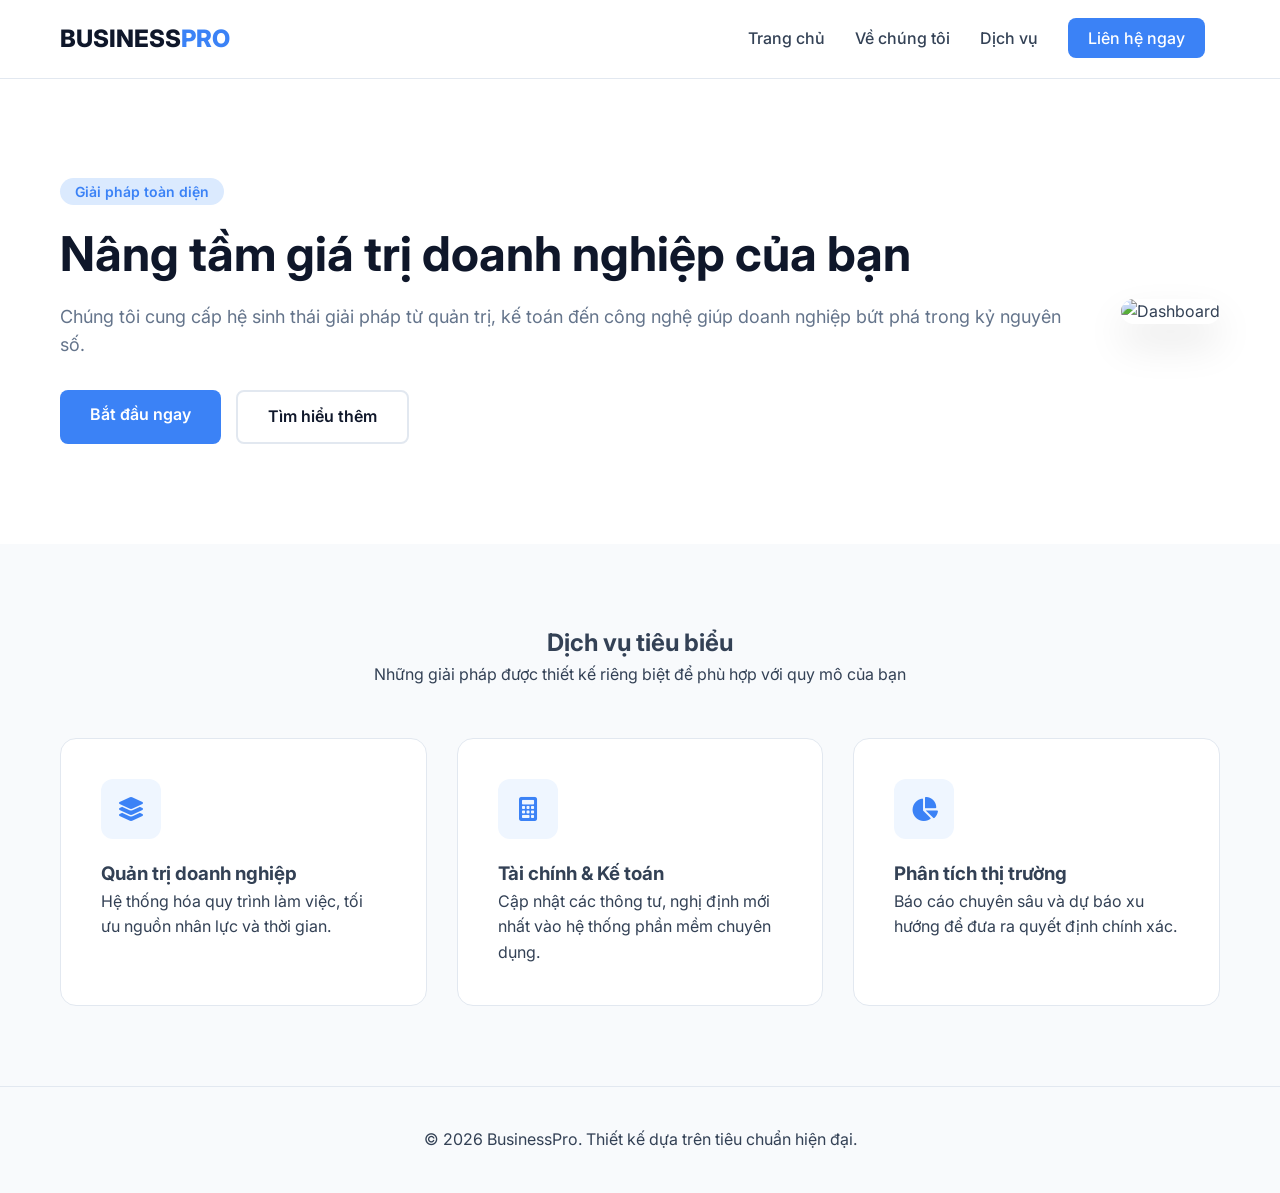
==== Huunghiphutho/index.html @ 30165e92 "Add files via upload" ====
<!DOCTYPE html>
<html lang="vi">
<head>
    <meta charset="UTF-8">
    <meta name="viewport" content="width=device-width, initial-scale=1.0">
    <title>Doanh Nghiệp Thịnh Vượng | Website Giới Thiệu</title>
    <link rel="stylesheet" href="style.css">
    <link href="https://fonts.googleapis.com/css2?family=Inter:wght@300;400;600;700&display=swap" rel="stylesheet">
    <link rel="stylesheet" href="https://cdnjs.cloudflare.com/ajax/libs/font-awesome/6.0.0/css/all.min.css">
</head>
<body>

    <header class="header">
        <div class="container">
            <div class="logo">BUSINESS<span>PRO</span></div>
            <nav class="nav">
                <ul class="nav-menu">
                    <li><a href="#home">Trang chủ</a></li>
                    <li><a href="#about">Về chúng tôi</a></li>
                    <li><a href="#services">Dịch vụ</a></li>
                    <li><a href="#contact" class="btn-nav">Liên hệ ngay</a></li>
                </ul>
            </nav>
        </div>
    </header>

    <section id="home" class="hero-section">
        <div class="container hero-wrapper">
            <div class="hero-content">
                <span class="badge">Giải pháp toàn diện</span>
                <h1>Nâng tầm giá trị doanh nghiệp của bạn</h1>
                <p>Chúng tôi cung cấp hệ sinh thái giải pháp từ quản trị, kế toán đến công nghệ giúp doanh nghiệp bứt phá trong kỷ nguyên số.</p>
                <div class="hero-btns">
                    <a href="#services" class="btn btn-primary">Bắt đầu ngay</a>
                    <a href="#about" class="btn btn-outline">Tìm hiểu thêm</a>
                </div>
            </div>
            <div class="hero-image">
                <img src="https://images.unsplash.com/photo-1460925895917-afdab827c52f?auto=format&fit=crop&w=800" alt="Dashboard">
            </div>
        </div>
    </section>

    <section id="services" class="services-section">
        <div class="container">
            <div class="section-header">
                <h2>Dịch vụ tiêu biểu</h2>
                <p>Những giải pháp được thiết kế riêng biệt để phù hợp với quy mô của bạn</p>
            </div>
            <div class="services-grid">
                <div class="service-card">
                    <div class="icon-box"><i class="fas fa-layer-group"></i></div>
                    <h3>Quản trị doanh nghiệp</h3>
                    <p>Hệ thống hóa quy trình làm việc, tối ưu nguồn nhân lực và thời gian.</p>
                </div>
                <div class="service-card">
                    <div class="icon-box"><i class="fas fa-calculator"></i></div>
                    <h3>Tài chính & Kế toán</h3>
                    <p>Cập nhật các thông tư, nghị định mới nhất vào hệ thống phần mềm chuyên dụng.</p>
                </div>
                <div class="service-card">
                    <div class="icon-box"><i class="fas fa-chart-pie"></i></div>
                    <h3>Phân tích thị trường</h3>
                    <p>Báo cáo chuyên sâu và dự báo xu hướng để đưa ra quyết định chính xác.</p>
                </div>
            </div>
        </div>
    </section>

    <footer class="footer">
        <div class="container">
            <p>&copy; 2026 BusinessPro. Thiết kế dựa trên tiêu chuẩn hiện đại.</p>
        </div>
    </footer>

    <script src="script.js"></script>
</body>
</html>
---- Huunghiphutho/style.css ----
:root {
    --primary-color: #3b82f6;
    --dark-bg: #0f172a;
    --text-main: #334155;
    --text-light: #64748b;
    --white: #ffffff;
}

* {
    margin: 0;
    padding: 0;
    box-sizing: border-box;
}

body {
    font-family: 'Inter', sans-serif;
    color: var(--text-main);
    line-height: 1.6;
    background-color: #f8fafc;
}

.container {
    max-width: 1200px;
    margin: 0 auto;
    padding: 0 20px;
}

/* Header */
.header {
    background: rgba(255, 255, 255, 0.95);
    padding: 20px 0;
    position: sticky;
    top: 0;
    z-index: 1000;
    border-bottom: 1px solid #e2e8f0;
}

.header .container {
    display: flex;
    justify-content: space-between;
    align-items: center;
}

.logo {
    font-size: 24px;
    font-weight: 800;
    color: var(--dark-bg);
}

.logo span { color: var(--primary-color); }

.nav-menu {
    display: flex;
    list-style: none;
    align-items: center;
}

.nav-menu li a {
    text-decoration: none;
    color: var(--text-main);
    margin: 0 15px;
    font-weight: 500;
    transition: 0.3s;
}

.btn-nav {
    background: var(--primary-color);
    color: #fff !important;
    padding: 10px 20px;
    border-radius: 8px;
}

/* Hero Section */
.hero-section {
    padding: 100px 0;
    background: white;
}

.hero-wrapper {
    display: flex;
    align-items: center;
    gap: 50px;
}

.hero-content { flex: 1; }

.badge {
    background: #dbeafe;
    color: var(--primary-color);
    padding: 5px 15px;
    border-radius: 20px;
    font-size: 14px;
    font-weight: 600;
}

.hero-content h1 {
    font-size: 48px;
    line-height: 1.2;
    margin: 20px 0;
    color: var(--dark-bg);
}

.hero-content p {
    font-size: 18px;
    color: var(--text-light);
    margin-bottom: 30px;
}

.hero-btns { display: flex; gap: 15px; }

.btn {
    padding: 12px 30px;
    border-radius: 8px;
    text-decoration: none;
    font-weight: 600;
    transition: 0.3s;
}

.btn-primary { background: var(--primary-color); color: white; }
.btn-outline { border: 2px solid #e2e8f0; color: var(--dark-bg); }

.hero-image img {
    width: 100%;
    border-radius: 20px;
    box-shadow: 0 20px 40px rgba(0,0,0,0.1);
}

/* Services */
.services-section { padding: 80px 0; }

.section-header {
    text-align: center;
    margin-bottom: 50px;
}

.services-grid {
    display: grid;
    grid-template-columns: repeat(auto-fit, minmax(300px, 1fr));
    gap: 30px;
}

.service-card {
    background: white;
    padding: 40px;
    border-radius: 16px;
    border: 1px solid #e2e8f0;
    transition: 0.3s;
}

.service-card:hover {
    transform: translateY(-10px);
    box-shadow: 0 10px 30px rgba(0,0,0,0.05);
}

.icon-box {
    width: 60px;
    height: 60px;
    background: #eff6ff;
    color: var(--primary-color);
    display: flex;
    align-items: center;
    justify-content: center;
    border-radius: 12px;
    font-size: 24px;
    margin-bottom: 20px;
}

.footer {
    text-align: center;
    padding: 40px 0;
    border-top: 1px solid #e2e8f0;
}

@media (max-width: 768px) {
    .hero-wrapper { flex-direction: column; text-align: center; }
    .hero-btns { justify-content: center; }
    .nav-menu { display: none; }
}
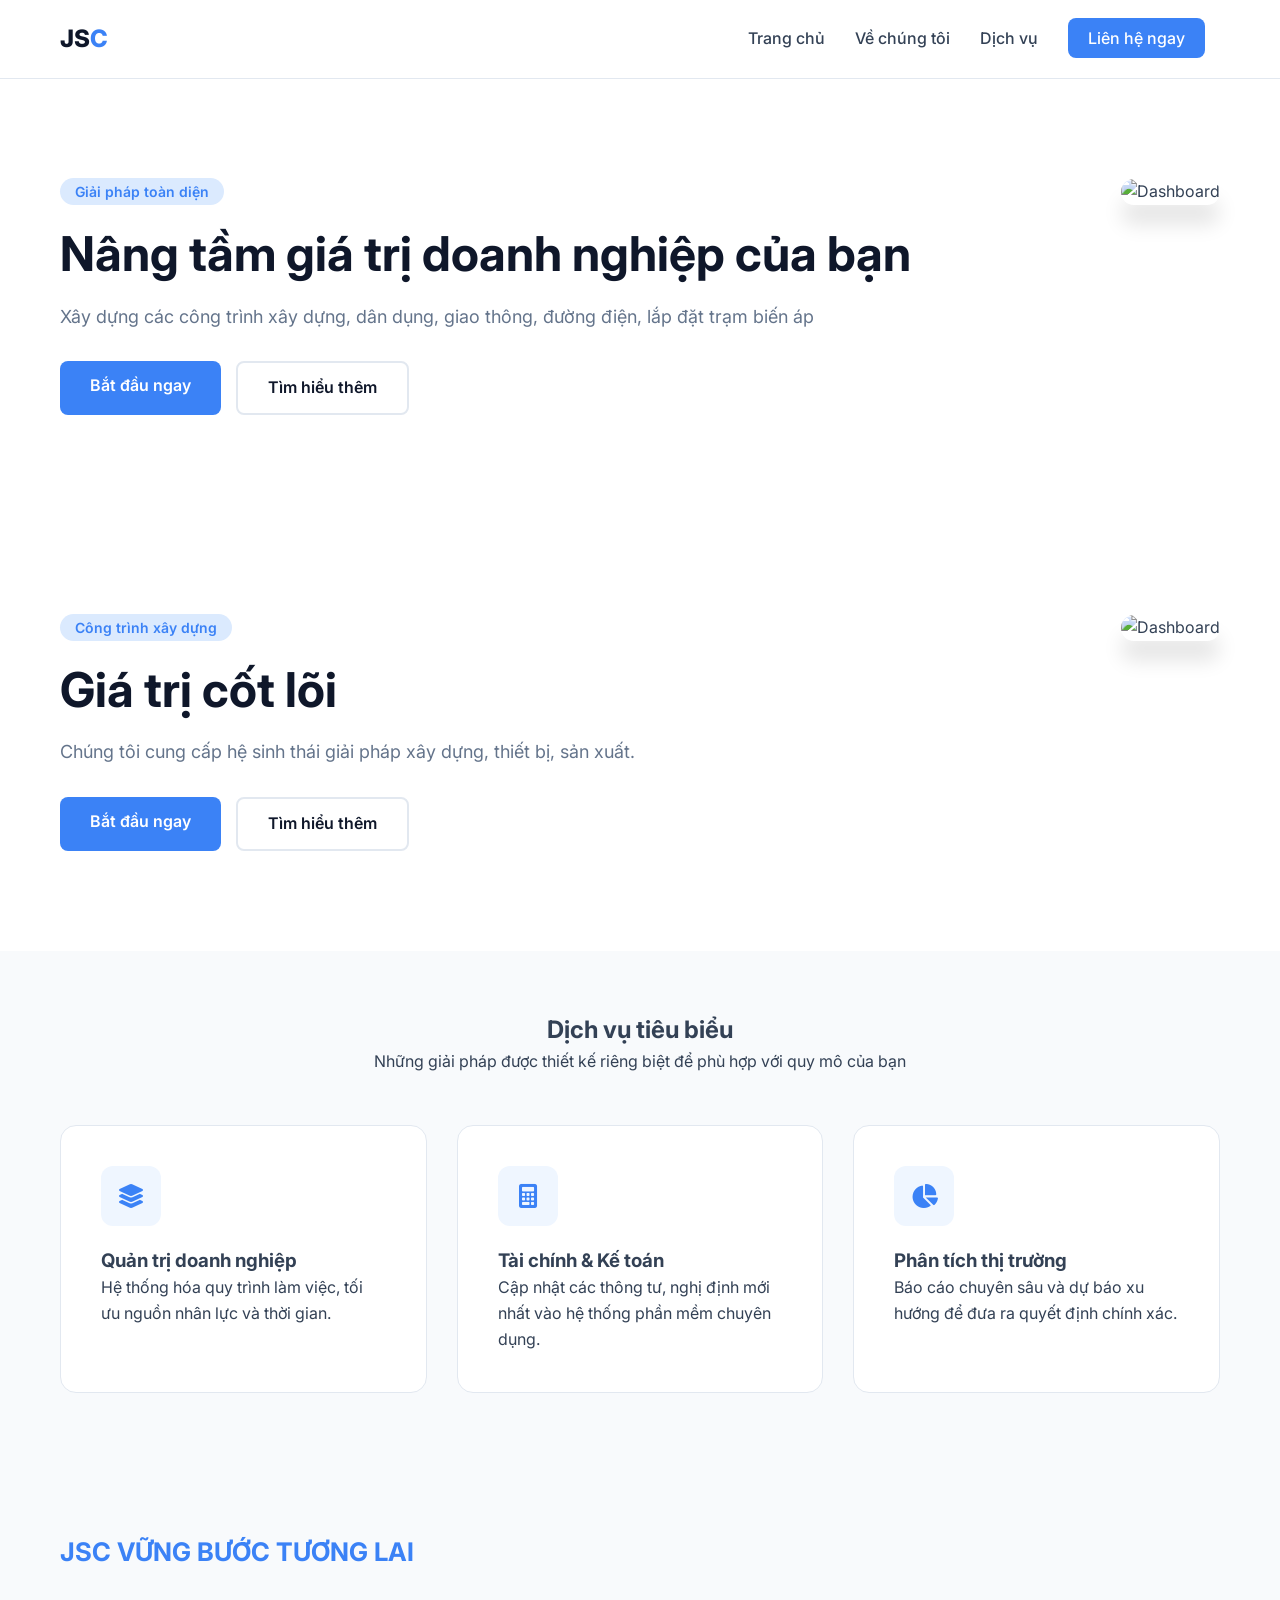
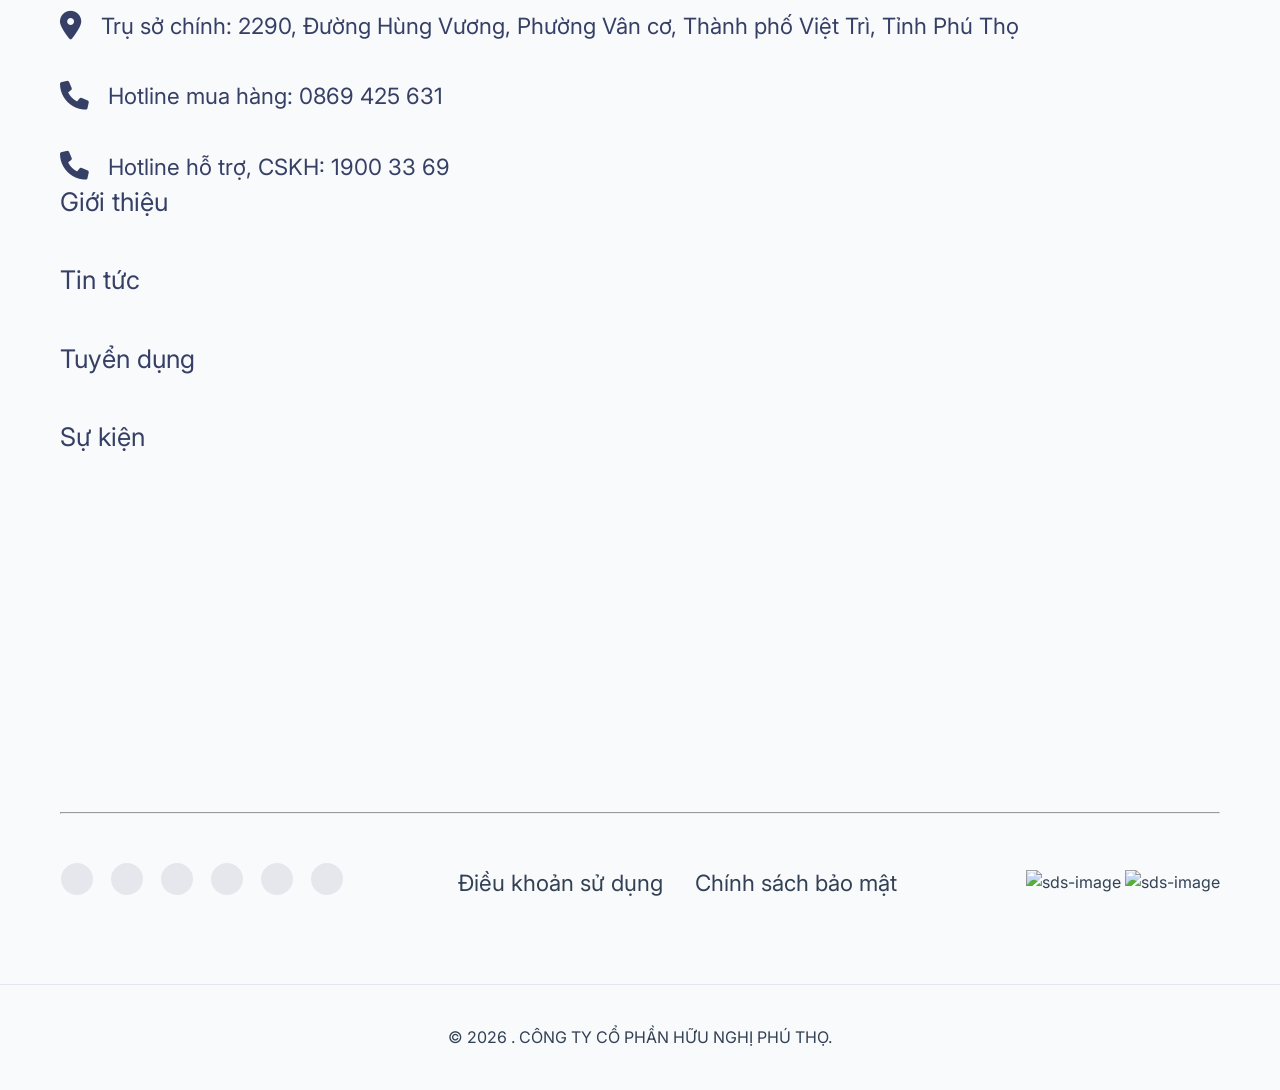
==== commit fa6f2f3c: "Add files via upload" ====
--- a/Huunghiphutho/index.html
+++ b/Huunghiphutho/index.html
@@ -3,7 +3,7 @@
 <head>
     <meta charset="UTF-8">
     <meta name="viewport" content="width=device-width, initial-scale=1.0">
-    <title>Doanh Nghiệp Thịnh Vượng | Website Giới Thiệu</title>
+    <title> Công ty CP Hữu Nghị JSC  | Website Giới Thiệu</title>
     <link rel="stylesheet" href="style.css">
     <link href="https://fonts.googleapis.com/css2?family=Inter:wght@300;400;600;700&display=swap" rel="stylesheet">
     <link rel="stylesheet" href="https://cdnjs.cloudflare.com/ajax/libs/font-awesome/6.0.0/css/all.min.css">
@@ -12,7 +12,7 @@
 
     <header class="header">
         <div class="container">
-            <div class="logo">BUSINESS<span>PRO</span></div>
+            <div class="logo">JS<span>C</span></div>
             <nav class="nav">
                 <ul class="nav-menu">
                     <li><a href="#home">Trang chủ</a></li>
@@ -29,14 +29,31 @@
             <div class="hero-content">
                 <span class="badge">Giải pháp toàn diện</span>
                 <h1>Nâng tầm giá trị doanh nghiệp của bạn</h1>
-                <p>Chúng tôi cung cấp hệ sinh thái giải pháp từ quản trị, kế toán đến công nghệ giúp doanh nghiệp bứt phá trong kỷ nguyên số.</p>
+                <p>Xây dựng các công trình xây dựng, dân dụng, giao thông, đường điện, lắp đặt trạm biến áp</p>
                 <div class="hero-btns">
                     <a href="#services" class="btn btn-primary">Bắt đầu ngay</a>
                     <a href="#about" class="btn btn-outline">Tìm hiểu thêm</a>
                 </div>
             </div>
             <div class="hero-image">
-                <img src="https://images.unsplash.com/photo-1460925895917-afdab827c52f?auto=format&fit=crop&w=800" alt="Dashboard">
+                <img src="https://images.pexels.com/photos/12354092/pexels-photo-12354092.jpeg" alt="Dashboard">
+            </div>
+        </div>
+    </section>
+
+    <section id="home" class="hero-sectionn">
+        <div class="container hero-wrapper">
+            <div class="hero-content">
+                <span class="badge">Công trình xây dựng</span>
+                <h1>Giá trị cốt lõi</h1>
+                <p>Chúng tôi cung cấp hệ sinh thái giải pháp xây dựng, thiết bị, sản xuất.</p>
+                <div class="hero-btns">
+                    <a href="#services" class="btn btn-primary">Bắt đầu ngay</a>
+                    <a href="#about" class="btn btn-outline">Tìm hiểu thêm</a>
+                </div>
+            </div>
+            <div class="hero-imagee">
+                <img src="https://images.pexels.com/photos/32258455/pexels-photo-32258455.jpeg" alt="Dashboard">
             </div>
         </div>
     </section>
@@ -67,9 +84,106 @@
         </div>
     </section>
 
+    <footer id="footer" class="section-gap">
+  <div class="container">
+    
+    <div class="row gy-4 d-flex">
+      <div class="col-lg-4 col-md-6 col-sm-12 col-12">
+        <div class="footer-col-left">
+          <div class="footer-slogan">
+            JSC VỮNG BƯỚC TƯƠNG LAI
+          </div>
+          <ul class="footer-info">
+            <li>
+              <i class="fa-solid fa-location-dot"></i>
+              Trụ sở chính: 2290, Đường Hùng Vương, Phường Vân cơ, Thành phố Việt Trì, Tỉnh Phú Thọ
+            </li>
+
+            <li>
+              <i class="fa-solid fa-phone"></i>
+              <a href="tel:0869425631"> Hotline mua hàng: 0869 425 631</a>
+            </li>
+            <li>
+              <i class="fa-solid fa-phone"></i>
+              <a href="tel:190033369"> Hotline hỗ trợ, CSKH: 1900 33 69</a>
+            </li>
+          </ul>
+        </div>
+      </div>
+
+      <div class="col-lg-1 hide-on-tablet"></div>
+      <div class="col-lg-2 col-md-6 col-sm-6 col-6">
+        <ul class="list-title-footer">
+          <li class="header-nav"><a href="https://softdreams.vn/cong-ty">Giới thiệu</a></li>
+          <li class="header-nav"><a href="https://softdreams.vn/tin-tuc">Tin tức</a></li>
+          <li class="header-nav"><a href="https://softdreams.vn/tuyen-dung">Tuyển dụng</a>
+          </li>
+          <li class="header-nav"><a href="https://softdreams.vn/event">Sự kiện</a></li>
+        </ul>
+      </div>
+      <div class="col-lg-1 hide-on-tablet"></div>
+      <div class="col-lg-4 col-md-6 col-sm-12 col-12">
+        <div class="footer-maps">
+          <iframe src="https://maps.app.goo.gl/z9Pkopcjh5NHfiPv7" height="300" style="border: 0" allowfullscreen="" loading="lazy" referrerpolicy="no-referrer-when-downgrade"></iframe>
+        </div>
+      </div>
+    </div>
+    <hr class="footer-hr">
+    <div class="footer-bottom">
+      <ul class="list-sns">
+        <li>
+          <a target="_blank" href="https://www.facebook.com/softdreams.vn"><img srcset="
+                    https://easybooks.vn/wp-content/uploads/2025/02/Frame-427327535.png 2x
+                  "></a>
+        </li>
+        <li>
+          <a target="_blank" href="https://www.youtube.com/@softdreams-nangtamquantrid5086"><img srcset="
+                    https://easybooks.vn/wp-content/uploads/2025/02/Frame-427327536.png 2x
+                  "></a>
+        </li>
+
+        <li>
+          <a target="_blank" href="https://x.com/easybooksvn"><img srcset="
+                    https://easybooks.vn/wp-content/uploads/2025/02/Frame-427327537.png 2x
+                  "></a>
+        </li>
+        <li>
+          <a href=""><img srcset="
+                    https://easybooks.vn/wp-content/uploads/2025/02/Frame-427327538.png 2x
+                  "></a>
+        </li>
+        <li>
+          <a target="_blank" href="https://zalo.me/2956788889146653946"><img srcset="
+                    https://easybooks.vn/wp-content/uploads/2025/02/Frame-427327539.png 2x
+                  "></a>
+        </li>
+        <li>
+          <a href=""><img srcset="
+                    https://easybooks.vn/wp-content/uploads/2025/02/Frame-427327540.png 2x
+                  "></a>
+        </li>
+      </ul>
+      <ul class="list-policy">
+        <li><a href="https://softdreams.vn/dieu-khoan-su-dung">Điều khoản sử dụng</a></li>
+        <div class="seperate"></div>
+        <li><a href="https://softdreams.vn/chinh-sach-bao-mat">Chính sách bảo mật</a></li>
+        <div class="seperate"></div>
+      </ul>
+      <!-- <a href=""><img srcset="https://easybooks.vn/wp-content/uploads/2025/02/thongbao-bct.png 2x" alt="sds-image"></a> -->
+      <div class="download">
+        <a href=""><img srcset="
+                  https://easybooks.vn/wp-content/uploads/2025/02/apk.png 3x
+                " alt="sds-image"></a>
+        <a href=""><img srcset="
+                  https://easybooks.vn/wp-content/uploads/2025/02/ios.png 3x
+                " alt="sds-image"></a>
+      </div>
+    </div>
+  </div>
+</footer>
     <footer class="footer">
         <div class="container">
-            <p>&copy; 2026 BusinessPro. Thiết kế dựa trên tiêu chuẩn hiện đại.</p>
+            <p>&copy; 2026 . CÔNG TY CỔ PHẦN HỮU NGHỊ PHÚ THỌ.</p>
         </div>
     </footer>
 
--- a/Huunghiphutho/style.css
+++ b/Huunghiphutho/style.css
@@ -75,10 +75,13 @@
     padding: 100px 0;
     background: white;
 }
-
+.hero-sectionn {
+    padding: 100px 0;
+    background: white;
+}
 .hero-wrapper {
     display: flex;
-    align-items: center;
+    align-items: left;
     gap: 50px;
 }
 
@@ -122,11 +125,16 @@
 .hero-image img {
     width: 100%;
     border-radius: 20px;
-    box-shadow: 0 20px 40px rgba(0,0,0,0.1);
+    box-shadow: 0 20px 20px rgba(0,0,0,0.1);
+}
+.hero-imagee img {
+    width: 100%;
+    border-radius: 20px;
+    box-shadow: 0 20px 20px rgba(0,0,0,0.1);
 }
 
 /* Services */
-.services-section { padding: 80px 0; }
+.services-section { padding: 60px 0; }
 
 .section-header {
     text-align: center;
@@ -174,5 +182,2983 @@
 @media (max-width: 768px) {
     .hero-wrapper { flex-direction: column; text-align: center; }
     .hero-btns { justify-content: center; }
-    .nav-menu { display: none; }
+}
+
+@media (max-width: 920px) {
+  nav .navbar {
+    max-width: 100%;
+    padding: 0 25px;
+  }
+  nav .navbar .logo a {
+    font-size: 27px;
+  }
+  nav .navbar .links li {
+    padding: 0 10px;
+    white-space: nowrap;
+  }
+  nav .navbar .links li a {
+    font-size: 15px;
+  }
+}
+@media (max-width: 800px) {
+  nav {
+    /* position: relative; */
+  }
+  .navbar .bx-menu {
+    display: block;
+  }
+  nav .navbar .nav-links {
+    position: fixed;
+    top: 0;
+    left: -100%;
+    display: block;
+    max-width: 270px;
+    width: 100%;
+    background: #d2cac7;
+    line-height: 40px;
+    padding: 20px;
+    box-shadow: 0 5px 10px rgba(0, 0, 0, 0.2);
+    transition: all 0.5s ease;
+    z-index: 1000;
+  }
+  .navbar .nav-links .sidebar-logo {
+    display: flex;
+    align-items: center;
+    justify-content: space-between;
+  }
+  .sidebar-logo .logo-name {
+    font-size: 25px;
+    color: #fff;
+  }
+  .sidebar-logo i,
+  .navbar .bx-menu {
+    font-size: 25px;
+    color: #fff;
+  }
+  nav .navbar .links {
+    display: block;
+    margin-top: 20px;
+  }
+  nav .navbar .links li .arrow {
+    line-height: 40px;
+  }
+  nav .navbar .links li {
+    display: block;
+  }
+  nav .navbar .links li .sub-menu {
+    position: relative;
+    top: 0;
+    box-shadow: none;
+    display: none;
+  }
+  nav .navbar .links li .sub-menu li {
+    border-bottom: none;
+  }
+  .navbar .links li .sub-menu .more-sub-menu {
+    display: none;
+    position: relative;
+    left: 0;
+  }
+  .navbar .links li .sub-menu .more-sub-menu li {
+    display: flex;
+    align-items: center;
+    justify-content: space-between;
+  }
+  .links li:hover .htmlcss-arrow,
+  .links li:hover .js-arrow {
+    transform: rotate(0deg);
+  }
+  .navbar .links li .sub-menu .more-sub-menu {
+    display: none;
+  }
+  .navbar .links li .sub-menu .more span {
+    /* background: red; */
+    display: flex;
+    align-items: center;
+    /* justify-content: space-between; */
+  }
+  .links li .sub-menu .more:hover .more-sub-menu {
+    display: none;
+  }
+  nav .navbar .links li:hover .htmlCss-sub-menu,
+  nav .navbar .links li:hover .js-sub-menu {
+    display: none;
+  }
+  .navbar .nav-links.show1 .links .htmlCss-sub-menu,
+  .navbar .nav-links.show3 .links .js-sub-menu,
+  .navbar .nav-links.show2 .links .more .more-sub-menu {
+    display: block;
+  }
+  .navbar .nav-links.show1 .links .htmlcss-arrow,
+  .navbar .nav-links.show3 .links .js-arrow {
+    transform: rotate(180deg);
+  }
+  .navbar .nav-links.show2 .links .more-arrow {
+    transform: rotate(90deg);
+  }
+}
+@media (max-width: 370px) {
+  nav .navbar .nav-links {
+    max-width: 100%;
+  }
+}
+.normal-text18 {
+  color: #fff;
+  font-size: 1.8rem;
+  font-style: normal;
+  font-weight: 400;
+  line-height: 150%; /* 2.7rem */
+}
+.normal-text18 span {
+  font-weight: 700;
+}
+
+.normal-text16 {
+  color: var(--Text-400, #333);
+  font-size: 1.6rem;
+  font-style: normal;
+  font-weight: 400;
+  line-height: 150%; /* 2.4rem */
+}
+.normal-text16 span {
+  font-weight: 700;
+}
+
+.sds-title {
+  color: #000;
+  font-size: 3.6rem;
+  font-style: normal;
+  font-weight: 700;
+  line-height: 150%; /* 5.4rem */
+  margin-bottom: 4rem;
+}
+
+.center-row {
+  display: flex;
+  align-items: center;
+  justify-content: center;
+}
+
+hr {
+  opacity: 1;
+}
+
+ul li {
+  list-style: none;
+}
+
+a {
+  color: inherit;
+}
+
+ul {
+  padding: 0;
+  margin: 0;
+}
+
+#sec1 {
+  position: relative;
+}
+#sec1 .slogan {
+  color: #fff;
+  font-size: 4rem;
+  font-style: normal;
+  font-weight: 700;
+  line-height: 125%;
+}
+#sec1 .slogan hr {
+  height: 2px;
+  width: 82%;
+}
+#sec1 .header-info-row {
+  margin-top: 8rem;
+}
+#sec1 .header-info-box {
+  padding: 2.4rem;
+  background: #fff;
+  border-radius: 12px;
+  display: flex;
+  flex-direction: column;
+  align-items: center;
+  height: 100%;
+}
+#sec1 .header-info-box .number {
+  margin: 1rem 0;
+}
+#sec1 .slogan-absolute {
+  position: absolute;
+  left: 50%;
+  transform: translateX(-50%);
+  bottom: -30%;
+}
+#sec1 .slogan-div {
+  background: #f50 url("../../assets/img/slogan-div-background.png") no-repeat
+    center center/cover;
+  padding: 7rem 5rem;
+}
+
+#sec1_1 {
+  background: #f0f1f4;
+  padding-top: 16%;
+}
+#sec1_1 .header-info-row {
+}
+#sec1_1 .header-info-box {
+  padding: 2.4rem;
+  background: #fff;
+  border-radius: 12px;
+  display: flex;
+  flex-direction: column;
+  align-items: center;
+  height: 100%;
+}
+#sec1_1 .header-info-box .number {
+  margin: 1rem 0;
+}
+
+#sec2 .sds-title {
+  /* margin-top: 20%; */
+}
+#sec2 .product-box {
+  padding: 1.6rem;
+  background: var(--BG, #f0f1f4);
+  display: flex;
+  align-items: center;
+  gap: 1rem;
+  height: 100%;
+  border: 1px solid transparent;
+  transition: all 0.3s ease;
+}
+#sec2 .product-box:hover {
+  border: 1px solid #d2cac7;
+  cursor: pointer;
+  background: #ffefe6;
+}
+#sec2 .product-box .product-info {
+  display: flex;
+  flex-direction: column;
+  gap: 0.2rem;
+}
+#sec2 .product-box .product-info .normal-text18 {
+  color: #000;
+}
+
+#sec3 {
+  background: #f50 url("../../assets/img/sec3-bg.png") no-repeat center
+    center/cover;
+  padding-bottom: 0;
+}
+#sec3 .sec3-left i {
+  margin-bottom: 2rem;
+  font-size: 4rem;
+  color: #8a8a8a;
+}
+#sec3 .sec3-left .normal-text16.author {
+  font-size: 2.4rem;
+  margin-top: 3rem;
+}
+#sec3 .sec3-left hr {
+  background: var(--Pri-500, #f50);
+  height: 5px;
+  width: 40%;
+}
+
+#sec4 .fancy-box {
+  display: flex;
+  flex-wrap: wrap;
+  gap: 20px;
+  justify-content: center;
+}
+#sec4 .fancy-box a {
+  display: block;
+  max-width: 100%;
+  overflow: hidden;
+}
+#sec4 .fancy-box a:hover img {
+  transform: scale(1.1);
+  -webkit-transform: scale(1.1);
+  -moz-transform: scale(1.1);
+  -ms-transform: scale(1.1);
+  -o-transform: scale(1.1);
+}
+#sec4 .fancy-box img {
+  height: auto;
+  max-width: 100%;
+  display: block;
+  border-radius: 8px;
+  box-shadow: 0 4px 10px rgba(0, 0, 0, 0.1);
+  transition: all 0.5s ease;
+  -webkit-transition: all 0.5s ease;
+  -moz-transition: all 0.5s ease;
+  -ms-transition: all 0.5s ease;
+  -o-transition: all 0.5s ease;
+}
+
+#sec5 {
+  background: #f0f1f4;
+}
+#sec5 .scroller[data-animated="true"] {
+  overflow: hidden;
+}
+#sec5 .scroller__inner {
+  padding-block: 1rem;
+  display: flex;
+  flex-wrap: wrap;
+  gap: 1rem;
+}
+#sec5 .scroller[data-animated="true"] .scroller__inner {
+  width: max-content;
+  flex-wrap: nowrap;
+  animation: scroll var(--_animation-duration, 40s)
+    var(--_animation-direction, forwards) linear infinite;
+}
+#sec5 .scroller[data-direction="right"] {
+  --_animation-direction: reverse;
+}
+#sec5 .scroller[data-direction="left"] {
+  --_animation-direction: forwards;
+}
+#sec5 .scroller[data-speed="fast"] {
+  --_animation-duration: 16s;
+}
+#sec5 .scroller[data-speed="slow"] {
+  --_animation-duration: 60s;
+}
+@keyframes scroll {
+  to {
+    transform: translate(calc(-50% - 0.5rem));
+  }
+}
+#sec5 .tag-list {
+  margin: 0;
+  padding-inline: 0;
+  list-style: none;
+}
+#sec5 .tag-list li {
+  padding: 1rem;
+  background: var(--clr-primary-400);
+  border-radius: 0.5rem;
+  box-shadow: 0 0.5rem 1rem -0.25rem var(--clr-primary-900);
+}
+#sec6 {
+  background: url(https://softdreams.vn/wp-content/uploads/2025/04/sec6-bg.png);
+  background-repeat: no-repeat;
+  background-size: cover;
+}
+#sec6 .datetime {
+  display: flex;
+  align-items: center;
+  gap: 0.6rem;
+  margin-top: 1rem;
+}
+#sec6 .featured-news .normal-text18 {
+  color: #000;
+}
+#sec6 .featured-news .news-thumb {
+  overflow: hidden;
+}
+#sec6 .featured-news .news-thumb img {
+  transition: all 0.5s ease;
+  -webkit-transition: all 0.5s ease;
+  -moz-transition: all 0.5s ease;
+  -ms-transition: all 0.5s ease;
+  -o-transition: all 0.5s ease;
+}
+#sec6 .featured-news .news-thumb img:hover {
+  transform: scale(1.1);
+  -webkit-transform: scale(1.1);
+  -moz-transform: scale(1.1);
+  -ms-transform: scale(1.1);
+  -o-transform: scale(1.1);
+}
+#sec6 .featured-news .news-title {
+  color: var(--Text-900, #000);
+  font-size: 2.4rem;
+  font-style: normal;
+  font-weight: 700;
+  line-height: 150%; /* 3.6rem */
+  margin: 1rem 0;
+  overflow: hidden;
+  text-overflow: ellipsis;
+  display: -webkit-box;
+  -webkit-line-clamp: 2;
+  -webkit-box-orient: vertical;
+}
+#sec6 .featured-news .news-title:hover {
+  opacity: 0.8;
+}
+#sec6 .sec6-right .list-news {
+  display: flex;
+  justify-content: center;
+  gap: 1rem;
+}
+#sec6 .sec6-right .list-news .news-thumb {
+}
+#sec6 .sec6-right .list-news .news-thumb img {
+  transition: all 0.5s ease;
+  -webkit-transition: all 0.5s ease;
+  -moz-transition: all 0.5s ease;
+  -ms-transition: all 0.5s ease;
+  -o-transition: all 0.5s ease;
+  height: 150px;
+  object-fit: contain;
+}
+#sec6 .sec6-right .list-news .news-thumb img:hover {
+  transform: scale(1.1);
+  -webkit-transform: scale(1.1);
+  -moz-transform: scale(1.1);
+  -ms-transform: scale(1.1);
+  -o-transform: scale(1.1);
+}
+#sec6 .sec6-right .list-news .list-news-info {
+  display: flex;
+  flex-direction: column;
+  gap: 1rem;
+  justify-content: space-between;
+}
+
+#sec7 {
+  background: url(../../assets/img/sec7-bg.png);
+  background-repeat: no-repeat;
+  background-size: cover;
+}
+#sec7 .sec7-box {
+  padding: 2rem 3rem;
+  border-radius: 6px;
+  background: rgba(255, 255, 255, 0.1);
+  display: flex;
+  align-items: center;
+  flex-direction: column;
+  gap: 1.2rem;
+  height: 100%;
+  text-align: center;
+  border: 1px solid transparent;
+}
+#sec7 .sec7-box:hover {
+  border: 1px solid #ccc;
+}
+#sec7 .sec7-box .normal-text16 {
+  color: #fff;
+}
+
+#footer {
+  background: url(../../assets/img/footer-bg.png);
+  background-repeat: no-repeat;
+  background-size: cover;
+}
+#footer .logoes-footer {
+  display: flex;
+  align-items: center;
+  gap: 2rem;
+  margin-bottom: 3rem;
+}
+#footer .footer-col-left {
+  display: inline-flex;
+  flex-direction: column;
+  gap: 2.4rem;
+  align-items: flex-start;
+}
+#footer .footer-col-left .footer-slogan {
+  color: #3b82f6;
+  font-size: 1.6rem;
+  font-style: normal;
+  font-weight: 700;
+  line-height: 2.4rem; /* 150% */
+}
+#footer .footer-col-left .footer-info {
+  display: flex;
+  flex-direction: column;
+  gap: 2.4rem;
+}
+#footer .footer-col-left .footer-info li {
+  display: flex;
+  gap: 1.2rem;
+  align-items: center;
+  color: var(--Gray-700, #363f65);
+  font-size: 1.4rem;
+  font-style: normal;
+  font-weight: 400;
+  line-height: 2rem;
+}
+#footer .footer-col-left .footer-info li i {
+  font-size: 1.8rem;
+}
+#footer .footer-col-heading {
+  color: var(--Gray-800, #040f3e);
+  font-size: 1.6rem;
+  font-style: normal;
+  font-weight: 700;
+  line-height: 2.4rem;
+  margin-bottom: 2rem;
+}
+#footer .list-title-footer {
+  display: flex;
+  flex-direction: column;
+  gap: 2.5rem;
+}
+#footer .list-title-footer li {
+  font-size: 1.6rem;
+  font-style: normal;
+  font-weight: 400;
+  line-height: 150%; /* 2.4rem */
+}
+#footer .list-title-footer li a {
+  color: var(--Gray-700, #363f65);
+}
+#footer .list-title-footer li:hover,
+#footer .list-title-footer li a:hover {
+  color: #575e7e;
+}
+#footer .footer-credit {
+  display: flex;
+  justify-content: space-between;
+  margin-top: 4rem;
+}
+#footer hr.footer-hr {
+  margin: 3rem 0;
+  background: var(--Gray-300, #e6e7ec);
+  height: 1px;
+  opacity: 1;
+}
+#footer .footer-bottom {
+  display: flex;
+  justify-content: space-between;
+  flex-wrap: wrap;
+  align-items: center;
+  gap: 2rem;
+}
+#footer .footer-bottom .list-sns {
+  display: flex;
+  align-items: center;
+  gap: 1rem;
+}
+#footer .footer-bottom .list-sns li {
+  border-radius: 50%;
+  border: 1px solid transparent;
+  -webkit-border-radius: 50%;
+  -moz-border-radius: 50%;
+  -ms-border-radius: 50%;
+  -o-border-radius: 50%;
+  transition: all 0.3s ease;
+}
+#footer .footer-bottom .list-sns li:hover {
+  transform: scale(1.1);
+  border: 1px solid #ef5627;
+  -webkit-transform: scale(1.1);
+  -moz-transform: scale(1.1);
+  -ms-transform: scale(1.1);
+  -o-transform: scale(1.1);
+}
+#footer .footer-bottom .list-sns li a img {
+  padding: 1rem;
+  border-radius: 34px;
+  background: var(--Gray-300, #e6e7ec);
+}
+#footer .footer-maps iframe {
+  width: 100%;
+}
+#footer .list-policy {
+  display: flex;
+  align-items: center;
+  gap: 1rem;
+}
+#footer .list-policy li a {
+  font-size: 1.4rem;
+}
+@media screen and (max-width: 1921px) {
+	#sec1 .slogan-absolute {
+		bottom: -40%;
+	}
+}
+@media screen and (max-width: 1600px) {
+  .section-gap {
+    padding: 5rem 0;
+  }
+  #sec1 .header-info-row {
+    margin-top: 4rem;
+  }
+  #sec1 .slogan-absolute {
+    bottom: -36%;
+  }
+  #sec1_1 {
+    padding-top: 19%;
+  }
+}
+@media screen and (max-width: 1400px) {
+  #sec1 .header-info-row {
+    margin-top: 2rem;
+  }
+  #sec1 .header-info-box {
+    padding: 2rem 0.4rem;
+  }
+  #sec1 .slogan-absolute {
+    position: relative;
+    transform: none;
+    -webkit-transform: none;
+    -moz-transform: none;
+    -ms-transform: none;
+    -o-transform: none;
+    left: 0;
+    padding-top: 2rem;
+    padding-bottom: 5rem;
+  }
+  #sec1 .slogan-div {
+    padding: 5rem;
+  }
+  #sec2 .sds-title {
+    margin-top: 16%;
+  }
+  #sec1 .slogan {
+    font-size: 3rem;
+  }
+  #sec4 .fancy-box {
+    flex-wrap: nowrap;
+  }
+  #sec1_1 {
+    padding-top: 5rem;
+  }
+  #sec2 .sds-title {
+    margin-top: auto;
+  }
+}
+@media screen and (max-width: 1200px) {
+  .sds-title {
+    font-size: 2.6rem;
+    margin-bottom: 2.4rem;
+  }
+  #sec1 .slogan-div {
+    padding: 3rem;
+  }
+  #sec2 .sds-title {
+    margin-top: 18%;
+  }
+}
+@media screen and (max-width: 991px) {
+  #sec1 .slogan-div {
+    bottom: -63%;
+  }
+  #sec1 .header-info-row {
+    margin-top: 0;
+  }
+  .section-gap {
+    padding: 3rem 0;
+  }
+  #sec2 .sds-title {
+    margin-top: 30%;
+  }
+  .hide-on-tablet {
+    display: none;
+  }
+  .anhanhluat {
+    width: 40%;
+  }
+}
+@media screen and (max-width: 769px) {
+  #sec1 .slogan {
+    font-size: 2.4rem;
+  }
+  #sec2 .sds-title {
+    margin-top: 0;
+  }
+  #sec1 .slogan {
+    font-size: 2.4rem;
+  }
+  #sec1 .slogan-div {
+    position: relative;
+    margin-top: 2rem;
+    padding: 2rem;
+  }
+  #sec1 {
+  }
+  a.normal-text18.mt-5.d-flex.align-items-center.gap-3 {
+    margin-top: 2rem !important;
+  }
+}
+@media screen and (max-width: 500px) {
+  #sec1 .header-info-box .number {
+    font-size: 2rem;
+  }
+  #sec2 .product-box {
+    flex-wrap: wrap;
+  }
+  #sec4 .fancy-box {
+    flex-wrap: wrap;
+  }
+}
+
+/* End new style trang chá»§ */
+
+/* sds banner */
+#sds_banner_tuyendung {
+  display: flex;
+  align-items: center;
+  justify-content: center;
+}
+/* Responsive */
+@media (max-width: 480px) {
+  .pride-lefttree,
+  .pride-righttree {
+    display: none;
+  }
+  .job-name {
+    font-size: 16px !important;
+  }
+  #jobs_list {
+    padding: 3rem 0 3rem 0 !important;
+  }
+  #why_softdreams {
+    padding: 3rem 0 !important;
+  }
+  #biggest-row .job-detail-description-title {
+    font-size: 16px;
+  }
+  .general-information ul {
+    display: flex;
+    flex-direction: column;
+    gap: 1rem;
+  }
+  .general-information ul li {
+    margin-bottom: 0 !important;
+  }
+  .general-information ul li div {
+    font-size: 14px !important;
+  }
+  #biggest-row .general-information {
+    padding: 1rem 2rem;
+    margin: 2rem 0 !important;
+  }
+  #biggest-row .job-detail-info .job-detail-name {
+    font-size: 18px;
+  }
+  #biggest-row .job-detail-info .job-detail-info-element div {
+    font-size: 14px;
+  }
+  #biggest-row .job-detail-info .job-detail-info-element div span {
+    font-size: 14px;
+  }
+  .job-recommendation {
+    background: none !important;
+  }
+  .breadcrumbs {
+    margin-bottom: 0 !important;
+  }
+  #modalContent .job-detail-description-title {
+    font-size: 20px;
+  }
+  .detail-post-content img {
+    object-fit: contain;
+    height: auto;
+  }
+}
+@media (max-width: 768px) {
+  #jobs_list .job-info .job-description {
+    flex-direction: column;
+    align-items: flex-start;
+    gap: 1rem;
+  }
+}
+@media (max-width: 1200px) {
+  .number-row {
+    padding: 0 !important;
+  }
+  .behavior-rule-banner {
+    padding: 0 !important;
+  }
+
+  .connection-text {
+    font-size: 2.5rem !important;
+  }
+  .connection-btn {
+    padding: 1rem 1rem !important;
+  }
+  .connection-part {
+    height: 34rem;
+  }
+  #jobs_list {
+    padding: 5rem 0 8rem 0 !important;
+  }
+}
+@media (min-width: 1200px) and (max-width: 1400px) {
+  .connection-part {
+    height: 41rem;
+  }
+  .behavior-rule-banner {
+    padding: 0 7rem !important;
+  }
+}
+
+/* Company Page*/
+/* ÄĂ´i nĂ©t vá» Softdreams */
+#sds_somethingAbout {
+  padding: 5rem 0;
+}
+
+.sds_row-text {
+  color: var(--gray-1, #151f2f);
+  font-size: 1.6rem;
+  font-style: normal;
+  font-weight: 500;
+  line-height: 184%;
+}
+.sds_row-text span {
+  color: var(--gray-1, #151f2f);
+  font-size: 1.6rem;
+  font-style: normal;
+  font-weight: 700;
+  line-height: 184%; /* 29.44px */
+}
+/* Road to dreams */
+#sds_roadToDream {
+  padding: 5rem 0;
+}
+.roadToDream-img {
+  display: flex;
+  justify-content: center;
+  margin-top: 4rem;
+}
+.roadToDream-img img {
+  max-width: 50%;
+}
+
+/* Core values */
+#sds_coreValues {
+  padding: 5rem 0;
+}
+.center-col {
+  display: flex;
+  justify-content: center;
+  align-items: center;
+}
+#sdsc_something_about_sds {
+  padding: 5rem 0;
+}
+
+.mt-3r {
+  margin-top: 3rem;
+}
+
+.company-content-text {
+  color: var(--gray-1, #263856);
+  font-size: 1.6rem;
+  font-style: normal;
+  font-weight: 500;
+  line-height: 184%;
+  text-align: justify;
+}
+
+.company-content-text span {
+  font-weight: 700;
+}
+
+#sdsc_video {
+  padding: 5rem 0;
+  position: relative;
+}
+
+.company-video img:hover {
+  opacity: 0.9;
+  cursor: pointer;
+}
+
+/* Video */
+#fade {
+  display: none;
+  position: fixed;
+  top: 0%;
+  left: 0%;
+  width: 100%;
+  height: 100%;
+  background-color: black;
+  z-index: 1001;
+  -moz-opacity: 0.8;
+  opacity: 0.8;
+  filter: alpha(opacity=80);
+}
+
+#light {
+  display: none;
+  position: absolute;
+  top: 50%;
+  left: 50%;
+  transform: translate(-50%, -50%);
+  max-width: 1920px;
+  max-height: 1080px;
+  border: 2px solid #fff;
+  background: #fff;
+  z-index: 1002;
+  overflow: visible;
+}
+
+#boxclose {
+  float: right;
+  cursor: pointer;
+  color: #fff;
+  border: 1px solid #aeaeae;
+  border-radius: 3px;
+  background: #222222;
+  font-size: 31px;
+  font-weight: bold;
+  display: inline-block;
+  line-height: 0px;
+  padding: 11px 3px;
+  position: absolute;
+  right: 2px;
+  top: 2px;
+  z-index: 1002;
+  opacity: 0.9;
+}
+
+.boxclose:before {
+  content: "Ă—";
+}
+
+#fade:hover ~ #boxclose {
+  display: none;
+}
+
+.test:hover ~ .test2 {
+  display: none;
+}
+
+.video-text {
+  position: absolute;
+  color: #fff;
+  font-size: 32px;
+  font-style: normal;
+  font-weight: 700;
+  line-height: 150%;
+  /* 48px */
+}
+
+.video-text span {
+  color: #fff;
+  font-size: 36px;
+  font-style: normal;
+  font-weight: 800;
+  line-height: 150%;
+  /* 54px */
+}
+
+#VisaChipCardVideo {
+  width: 100rem;
+}
+
+@media (min-width: 1400px) {
+  .company-content-box {
+    padding: 0 16rem;
+  }
+  .pride-box {
+    /* padding: 0 16rem; */
+  }
+
+  .company-video {
+    padding: 0 16rem;
+  }
+}
+
+@media (max-width: 1050px) {
+  #VisaChipCardVideo {
+    width: 74rem;
+  }
+}
+
+@media (max-width: 800px) {
+  #VisaChipCardVideo {
+    width: 54rem;
+  }
+}
+
+@media (max-width: 590px) {
+  #VisaChipCardVideo {
+    width: 40rem;
+  }
+}
+
+@media (max-width: 420px) {
+  #VisaChipCardVideo {
+    width: 30rem;
+  }
+}
+
+#sdsc_road {
+  padding: 5rem 0;
+}
+
+.sdsc-road-img {
+  display: flex;
+  justify-content: center;
+  align-items: center;
+}
+
+.sdsc-road-img img {
+  max-width: 100%;
+}
+
+#sdsc_behavior_rules {
+  padding: 5rem 0;
+}
+.behavior-rule-banner {
+  padding: 0 16rem;
+  margin-bottom: 8rem;
+  position: relative;
+}
+
+.behavior-rule-banner img {
+  max-width: 100%;
+  border-top-left-radius: 2rem;
+  border-bottom-left-radius: 2rem;
+}
+
+.behavior-rule-btn {
+  position: absolute;
+  left: 26%;
+  top: 59%;
+  display: inline-flex;
+  padding: 1.5rem 3rem;
+  justify-content: center;
+  align-items: center;
+  gap: 8px;
+  border-radius: 25px;
+  background: var(--primary-2, #ea5626);
+  color: #fff;
+  text-align: center;
+  font-size: 1.6rem;
+  font-style: normal;
+  font-weight: 700;
+  line-height: 131.5%;
+  /* 21.04px */
+}
+
+#sdsc_core_value {
+  padding: 5rem 0;
+}
+.sds-title-mission-vision {
+  color: var(--primary-2, #ea5626);
+  margin-bottom: 1.6rem;
+  font-size: 3rem;
+  font-style: normal;
+  font-weight: 700;
+  line-height: 150%;
+  /* 45px */
+}
+
+.core-value-title {
+  color: var(--primary-2, #ea5626);
+  font-size: 2.4rem;
+  font-style: normal;
+  font-weight: 700;
+  line-height: 150%;
+  /* 36px */
+  margin-bottom: 1.6rem;
+}
+
+.core-value-content {
+  color: var(--gray-2, #263856);
+  text-align: center;
+  font-size: 16px;
+  font-style: normal;
+  font-weight: 500;
+  line-height: 150%;
+  /* 24px */
+  width: 25rem;
+}
+.core-value-padding-row {
+  padding: 0 20rem;
+}
+
+@media (max-width: 1400px) {
+  .core-value-padding-row {
+    padding: 0 12rem;
+  }
+  .pridebox {
+    height: 37rem;
+  }
+  .pride_des {
+    font-size: 1.6rem;
+  }
+}
+@media (max-width: 1200px) {
+  .core-value-padding-row {
+    padding: 0;
+  }
+  .pridebox {
+    height: 35rem;
+  }
+  .pride_des {
+    font-size: 1.4rem;
+  }
+}
+
+@media (max-width: 1000px) {
+  .core-value-content-des {
+    font-size: 1rem;
+  }
+}
+
+/* Softdreams store */
+#sds_store_page {
+  background: #e9ebee;
+}
+#storeSlide {
+  background-color: #e9ebee;
+  padding: 0 10rem;
+  min-height: 70rem;
+}
+.store-box {
+  display: inline-flex;
+  padding: 0.8rem 0.8rem 1.8rem 0.8rem;
+  flex-direction: column;
+  gap: 17px;
+  border-radius: 8px;
+  background: #fff;
+  margin-top: 2rem;
+  height: 20rem;
+}
+.store-img img {
+  max-width: 100%;
+}
+.store {
+  display: flex;
+  gap: 2rem;
+}
+.store-logo img {
+  max-width: 100%;
+}
+.store-info {
+}
+.store-name {
+  color: #243858;
+  font-size: 16px;
+  font-style: normal;
+  font-weight: 800;
+  line-height: normal;
+}
+.store-des {
+  color: #6c7a8f;
+  font-size: 14px;
+  font-style: normal;
+  font-weight: 500;
+  line-height: normal;
+}
+.store-btn {
+  display: flex;
+  gap: 2rem;
+  justify-content: center;
+}
+.store-seemore {
+  display: flex;
+  padding: 8px 25px;
+  justify-content: center;
+  align-items: center;
+  gap: 10px;
+  border-radius: 4px;
+  border: 1px solid var(--primary-2, #ea5626);
+  background: #fff;
+  box-shadow: 5px 4px 4px 0px rgba(234, 86, 38, 0.2);
+  color: var(--primary-2, #ea5626);
+  font-size: 12px;
+  font-style: normal;
+  font-weight: 700;
+  line-height: 150%; /* 18px */
+}
+.store-seemore:hover,
+.store-trynow:hover {
+  opacity: 0.8;
+}
+.store-trynow {
+  display: flex;
+  padding: 8px 12px;
+  justify-content: center;
+  align-items: center;
+  gap: 10px;
+  border-radius: 4px;
+  background: #ea5626;
+  box-shadow: 3px 4px 4px 0px rgba(233, 86, 38, 0.2);
+  color: #fff;
+  font-size: 12px;
+  font-style: normal;
+  font-weight: 700;
+  line-height: 150%; /* 18px */
+}
+.storeSliderBannerCss {
+  background: #e9ebee !important;
+}
+#storeBanner {
+  background: #e9ebee !important;
+  padding: 3rem 0;
+}
+@media (max-width: 1250px) {
+  #storeSlide {
+    padding: 0 5rem !important;
+  }
+}
+
+.list-type {
+  color: var(--gray-4, #9ba3b1);
+  font-size: 16px;
+  font-style: normal;
+  font-weight: 600;
+  line-height: normal;
+  border: none;
+  background: transparent;
+}
+.list-type-active {
+  color: var(--gray-2, #263856);
+  font-weight: 700;
+}
+.list-type-box {
+  display: flex;
+  gap: 3rem;
+  padding-left: 2%;
+}
+
+.icon-recent {
+  border: none;
+  background: transparent;
+}
+
+/* Tin tá»©c */
+#showall_posts {
+  padding: 6rem 0;
+}
+
+.feature-event {
+  position: absolute;
+  bottom: 5%;
+  padding-left: 4rem;
+  padding-right: 4rem;
+  z-index: 1;
+}
+
+.feature-event-title {
+  color: #fff;
+  font-size: 3rem;
+  font-style: normal;
+  font-weight: 800;
+  line-height: 150%;
+  /* 54px */
+}
+
+.event-news-row {
+  display: flex;
+  gap: 2.4rem;
+  align-items: center;
+}
+
+.event-title {
+  color: var(--secondary-1, #172d58);
+  font-size: 1.8rem;
+  font-style: normal;
+  font-weight: 800;
+  line-height: 150%;
+  /* 27px */
+}
+
+.layer {
+  position: absolute;
+  left: 0;
+  bottom: 0;
+  opacity: 0.7;
+}
+
+.feature-event-info {
+  display: flex;
+  gap: 1rem;
+}
+
+.feature-author {
+  color: var(--gray-5, #e9ebee);
+  font-size: 14px;
+  font-style: normal;
+  font-weight: 500;
+  line-height: 150%;
+  /* 21px */
+}
+
+.feature-author span,
+.feature-release-date {
+  color: var(--gray-5, #e9ebee);
+  font-size: 14px;
+  font-style: normal;
+  font-weight: 800;
+  line-height: 150%;
+  /* 21px */
+}
+
+.event-sub {
+  display: flex;
+  gap: 1rem;
+}
+
+.event-author {
+  color: var(--secondary-1, #172d58);
+  font-size: 14px;
+  font-style: normal;
+  font-weight: 500;
+  line-height: 150%;
+  /* 21px */
+}
+
+.event-author span {
+  color: var(--secondary-1, #172d58);
+  font-size: 14px;
+  font-style: normal;
+  font-weight: 800;
+  line-height: 150%;
+  /* 21px */
+}
+
+.event-release-date {
+  color: var(--gray-4, #9ba3b1);
+  font-size: 14px;
+  font-style: normal;
+  font-weight: 800;
+  line-height: 150%;
+  /* 21px */
+}
+
+.event-readmore {
+  display: flex;
+  padding: 6px 12px;
+  justify-content: center;
+  align-items: center;
+  gap: 8px;
+  border-radius: 8px;
+  border: 1px solid var(--gray-4, #9ba3b1);
+  background: #fff;
+  color: var(--gray-3, #6e7a8e);
+  font-size: 16px;
+  font-style: normal;
+  font-weight: 800;
+  line-height: 150%;
+  width: 15rem;
+}
+
+.event-news-info {
+  display: flex;
+  flex-direction: column;
+  gap: 2rem;
+}
+
+.news-category-name {
+  color: var(--primary-2, #ea5626);
+  font-size: 30px;
+  font-style: normal;
+  font-weight: 800;
+  line-height: 184%;
+  /* 55.2px */
+  margin-bottom: 4rem;
+}
+
+.showall-btn {
+  display: inline-flex;
+  padding: 8px 24px;
+  justify-content: center;
+  align-items: center;
+  gap: 8px;
+  border-radius: 8px;
+  background: var(--primary-2, #ea5626);
+  color: #fff;
+  font-size: 18px;
+  font-style: normal;
+  font-weight: 700;
+  line-height: 150%;
+  /* 27px */
+}
+
+.showall-btn-part {
+  display: flex;
+  justify-content: center;
+  margin-top: 7rem;
+}
+
+#event-part {
+  padding: 5rem 0;
+}
+
+.specialized-title {
+  color: var(--secondary-1, #172d58);
+  font-size: 2rem;
+  font-style: normal;
+  font-weight: 800;
+  line-height: 150%;
+  /* 36px */
+  overflow: hidden;
+  text-overflow: ellipsis;
+  display: -webkit-box;
+  -webkit-line-clamp: 2;
+  -webkit-box-orient: vertical;
+}
+
+.specialized-sub-title {
+  color: var(--gray-3, #6e7a8e);
+  font-size: 16px;
+  font-style: normal;
+  font-weight: 500;
+  line-height: 150%;
+  /* 24px */
+  overflow: hidden;
+  text-overflow: ellipsis;
+  display: -webkit-box;
+  -webkit-line-clamp: 2;
+  -webkit-box-orient: vertical;
+}
+
+.specialized-element {
+  display: flex;
+  flex-direction: column;
+  gap: 1rem;
+  margin-bottom: 5rem;
+  overflow: hidden;
+}
+
+.specialized-element:hover img {
+  transform: scale(1.1);
+}
+.specialized-element img {
+  transition: transform 0.5s ease;
+}
+
+#specialized-part {
+  padding: 5rem 0;
+}
+.breadcrumbs span {
+  color: var(--gray-3, #6e7a8e);
+  font-size: 16px;
+  font-style: normal;
+  font-weight: 600;
+  line-height: 150%;
+  /* 24px */
+}
+
+.breadcrumbs {
+  display: flex;
+  align-items: center;
+  margin-bottom: 5rem;
+}
+
+/* Tuyen dung */
+.banner-content {
+  position: absolute;
+  left: 10%;
+}
+
+.banner-content-text {
+  color: var(--secondary-2, #2951a0);
+  /* Heading/36/Extra Bold */
+  font-size: 3.6rem;
+  font-style: normal;
+  font-weight: 800;
+  margin-bottom: 4rem;
+
+  line-height: normal;
+}
+
+.banner-content-text span {
+  color: var(--primary-2, #ea5626);
+  font-size: 4.8rem;
+  font-style: normal;
+  font-weight: 800;
+  line-height: normal;
+  margin-top: 1.6rem;
+}
+
+.form-row {
+  display: flex;
+  align-items: center;
+}
+
+.icon {
+  padding: 1rem;
+  font-size: 1.4rem;
+  z-index: 1;
+}
+
+.icon-maps {
+  color: #6e7a8e;
+}
+
+#jobs_list {
+  padding-top: 10rem;
+  padding-bottom: 8rem;
+}
+
+.recruitment-title {
+  color: var(--primary-2, #ea5626);
+  text-align: center;
+
+  /* Heading/30/Extra Bold */
+  font-size: 30px;
+  font-style: normal;
+  font-weight: 800;
+  line-height: normal;
+}
+
+.recruitment-title span {
+  color: var(--secondary-2, #2951a0);
+
+  /* Heading/30/Extra Bold */
+  font-size: 30px;
+  font-style: normal;
+  font-weight: 800;
+  line-height: normal;
+}
+
+.job-info {
+  border-radius: 8px;
+  border: 1px solid var(--secondary-5, #eaeef6);
+  background: #fff;
+  display: flex;
+  padding: 16px 43px 16px 24px;
+  justify-content: space-between;
+  align-items: flex-start;
+  flex-direction: column;
+  gap: 20px;
+}
+
+.job-info:hover {
+  border: 1px solid var(--primary-2, #ea5626);
+  box-shadow: 0 8px 12px rgba(0, 0, 0, 0.1);
+}
+.job-info:hover .see-job-detail {
+  color: #fff;
+  background: var(--primary-2, #ea5626);
+  cursor: pointer;
+}
+
+.job-info:hover .ungtuyen-icon {
+  fill: #fff;
+}
+
+.job-info-text {
+  display: flex;
+  flex-direction: column;
+  gap: 1rem;
+}
+
+.job-description {
+  display: flex;
+  gap: 2rem;
+  align-items: center;
+}
+.job-description-detail {
+  display: flex;
+  gap: 2rem;
+  align-items: center;
+}
+.job-salary {
+  display: flex;
+  align-items: center;
+  gap: 0.6rem;
+}
+.job-description-detail div {
+  display: flex;
+  gap: 0.6rem;
+  align-items: center;
+}
+
+.job-name {
+  color: var(--secondary-1, #172d58);
+
+  font-size: 18px;
+  font-style: normal;
+  font-weight: 700;
+  line-height: 150%;
+}
+
+.job-description div {
+  color: var(--gray-3, #6e7a8e);
+  text-align: center;
+  font-size: 14px;
+  font-style: normal;
+  font-weight: 500;
+  line-height: 150%;
+}
+
+.see-job-detail {
+  display: flex;
+  width: 153px;
+  padding: 10px 20px;
+  justify-content: center;
+  align-items: center;
+  gap: 10px;
+  flex-shrink: 0;
+  border-radius: 8px;
+  border: 1px solid var(--primary-2, #ea5626);
+  background: #fff;
+  color: var(--primary-2, #ea5626);
+  text-align: center;
+
+  /* Text/16/Bold */
+  font-size: 16px;
+  font-style: normal;
+  font-weight: 700;
+  line-height: 150%;
+  /* 24px */
+  padding-left: 4rem;
+}
+
+.ungtuyen-icon {
+  position: absolute;
+  top: 24%;
+  left: 7%;
+}
+
+.job-seemore {
+  display: inline-flex;
+  justify-content: center;
+  align-items: center;
+  gap: 8px;
+  border-radius: 8px;
+  background: var(--primary-2, #ea5626);
+  color: #fff;
+  font-size: 18px;
+  font-style: normal;
+  font-weight: 700;
+  line-height: 150%;
+  /* 27px */
+  padding: 0.5rem 2rem;
+  margin-top: 7rem;
+}
+#biggest-row .job-recommendation {
+  display: flex;
+  flex-direction: column;
+  gap: 1rem;
+}
+
+#why_softdreams {
+  background: var(--primary-5, #fdeee9);
+  padding: 8rem 0;
+}
+a {
+  text-decoration: none !important;
+}
+.recruitment-sub-title {
+  color: var(--gray-1, #151f2f);
+  text-align: center;
+
+  /* Text/16/Medium */
+  font-size: 16px;
+  font-style: normal;
+  font-weight: 500;
+  line-height: 150%;
+  /* 24px */
+  margin-top: 1.6rem;
+  margin-bottom: 5rem;
+}
+
+.why-box {
+  height: 100%;
+  flex-shrink: 0;
+  border-radius: 16px;
+  border: 1px solid var(--gray-5, #e9ebee);
+  background: #fff;
+  padding-top: 5rem;
+  padding-left: 1.6rem;
+  padding-right: 1.6rem;
+}
+
+.why-box-title {
+  color: var(--secondary-1, #172d58);
+  text-align: center;
+
+  /* Heading/24/Bold */
+  font-size: 24px;
+  font-style: normal;
+  font-weight: 700;
+  line-height: normal;
+  margin-top: 4rem;
+  height: 4rem;
+}
+
+.why-box-explain {
+  color: var(--gray-1, #151f2f);
+  font-size: 18px;
+  font-style: normal;
+  font-weight: 500;
+  line-height: 150%;
+  display: flex;
+  align-items: center;
+}
+
+.why-box-info {
+  display: flex;
+  align-items: center;
+  gap: 1rem;
+  margin-bottom: 1.6rem;
+}
+
+.mt4rem {
+  margin-top: 4rem;
+}
+
+#recruitment_process {
+  padding: 8rem 0;
+}
+
+.every-step {
+  color: var(--primary-2, #ea5626);
+
+  /* Text/20/Bold */
+  font-size: 20px;
+  font-style: normal;
+  font-weight: 700;
+  line-height: normal;
+  text-align: center;
+}
+
+.step-describe {
+  color: var(--gray-1, #151f2f);
+  text-align: center;
+  font-size: 16px;
+  font-style: normal;
+  font-weight: 500;
+  line-height: 150%;
+}
+
+.process-box {
+  display: flex;
+  flex-direction: column;
+  gap: 2.4rem;
+  position: relative;
+}
+
+.arrow-right-blue {
+  max-width: 100%;
+  position: absolute;
+  top: 7%;
+  left: -12%;
+}
+
+.faq-item {
+  cursor: pointer;
+  transition: background-color 0.3s ease-in-out;
+  display: flex;
+  justify-content: space-between;
+  align-items: center;
+}
+
+.faq-item:last-child {
+  border-bottom: none;
+}
+
+.faq-question {
+  color: var(--gray-500, #6b7280);
+  /* Text/20/Bold */
+  font-size: 20px;
+  font-style: normal;
+  font-weight: 700;
+  line-height: normal;
+}
+
+.faq-answer {
+  max-height: 0;
+  overflow: hidden;
+  transition: max-height 0.3s ease-in-out;
+  color: var(--gray-500, #6b7280);
+  /* Text/16/Medium */
+  font-size: 16px;
+  font-style: normal;
+  font-weight: 500;
+  line-height: 150%; /* 24px */
+}
+
+.icon-container i {
+  font-size: 16px;
+  cursor: pointer;
+  transition: transform 0.3s ease-in-out;
+}
+
+.icon-container i.active {
+  transform: rotate(90deg);
+}
+
+#recruitment_faq {
+  padding: 8rem 0;
+}
+
+.faq-box {
+  display: flex;
+  padding: 1rem 3rem;
+  flex-direction: column;
+  align-self: stretch;
+  border-radius: 16px;
+  border: 1px solid var(--gray-5, #e9ebee);
+  background: #fff;
+  margin-bottom: 2rem;
+}
+.topic-gallery img {
+  width: 100px;
+  margin: 5px;
+  cursor: pointer;
+}
+
+.modal-full {
+  min-width: 90%;
+  margin: 0;
+}
+
+.modal-full .modal-content {
+  min-height: 90vh;
+}
+img {
+}
+.flexModal {
+  display: flex !important;
+  justify-content: center;
+  align-items: center;
+}
+
+/* Tuyá»ƒn dá»¥ng Single */
+
+.tuyendung-title {
+  color: var(--Primary-2, #ea5626);
+  font-size: 2.4rem;
+  font-style: normal;
+  font-weight: 800;
+  line-height: normal;
+}
+
+.tuyendung-list-btn {
+  display: flex;
+  align-items: center;
+  gap: 1rem;
+  margin-top: 4rem;
+}
+
+.tuyendung-btn {
+  border-radius: 8px;
+  border: 1px solid var(--Primary-2, #ea5626);
+  background: var(--Primary-2, #ea5626);
+  color: #fff;
+  text-align: center;
+  font-size: 1.6rem;
+  font-style: normal;
+  font-weight: 700;
+  line-height: 150%; /* 2.4rem */
+  display: flex;
+  align-items: center;
+  justify-content: center;
+  gap: 1rem;
+}
+
+.tuyendung-secondary-btn {
+  padding: 1rem;
+  border-radius: 8px;
+  border: 1px solid var(--Primary-2, #ea5626);
+  background: #fff;
+  color: var(--Primary-2, #ea5626);
+  font-size: 1.6rem;
+  font-style: normal;
+  font-weight: 700;
+  line-height: 150%; /* 2.4rem */
+  display: flex;
+  align-items: center;
+  gap: 1rem;
+  justify-content: center;
+}
+
+.box {
+  padding: 3.2rem;
+  border-radius: 1.6rem;
+  background: #fff;
+  -webkit-border-radius: 1.6rem;
+  -moz-border-radius: 1.6rem;
+  -ms-border-radius: 1.6rem;
+  -o-border-radius: 1.6rem;
+  width: 100%;
+}
+
+#overlay {
+  display: none;
+  position: fixed;
+  top: 0;
+  left: 0;
+  width: 100%;
+  height: 100%;
+  background-color: rgba(0, 0, 0, 0.5);
+  z-index: 98;
+}
+
+#tuyendung-form {
+  display: none;
+  position: fixed;
+  top: 50%;
+  left: 50%;
+  transform: translate(-50%, -50%);
+  background-color: #fff;
+  padding: 3.2rem;
+  border-radius: 8px;
+  box-shadow: 0 0 10px rgba(0, 0, 0, 0.3);
+  z-index: 100;
+  width: 70%;
+}
+#tuyendung-form #closeModalBtn {
+  font-size: 2.4rem;
+  position: absolute;
+  right: 2%;
+  top: 3%;
+  padding: 2rem;
+  background: #ccc;
+  font-weight: bold;
+}
+#tuyendung-form form .form-title {
+  color: var(--Secondary-2, #2951a0);
+  font-size: 3.6rem;
+  font-style: normal;
+  font-weight: 700;
+  line-height: normal;
+  margin-bottom: 4rem;
+}
+#tuyendung-form form .form-title span {
+  color: var(--Primary-2, #ea5626);
+}
+#tuyendung-form form .label {
+  margin-bottom: 1rem;
+}
+#tuyendung-form form .label span {
+  color: red;
+}
+#tuyendung-form form input,
+#tuyendung-form form select,
+#tuyendung-form form textarea {
+  padding: 1rem 1.6rem;
+}
+#tuyendung-form form .tuyendung-btn {
+  margin-top: 3rem;
+  padding: 1rem;
+  width: 100%;
+  border: none;
+}
+
+#single_tuyendung {
+  padding: 3rem 0;
+}
+#single_tuyendung .content-left {
+  display: flex;
+  flex-direction: column;
+  align-items: start;
+  gap: 4rem;
+}
+#single_tuyendung .content-left .box .position-name {
+  color: var(--Secondary-2, #2951a0);
+  font-size: 3.6rem;
+  font-style: normal;
+  font-weight: 700;
+  line-height: normal;
+  margin-bottom: 4rem;
+}
+#single_tuyendung .content-left .box .info-row {
+  display: flex;
+  align-items: center;
+  gap: 1.6rem;
+}
+#single_tuyendung .content-left .box .tuyendung-btn.box1 {
+  padding: 1rem;
+  width: 70%;
+}
+#single_tuyendung .content-left .box .tuyendung-secondary-btn {
+  width: 30%;
+}
+#single_tuyendung .content-left .recommend-part .rcm-box {
+  padding: 1.6rem 2.4rem;
+  border-radius: 8px;
+  border: 1px solid var(--Gray-5, #e9ebee);
+  background: #fff;
+  height: 100%;
+  display: block;
+}
+#single_tuyendung .content-left .recommend-part .rcm-box:hover {
+  cursor: pointer;
+  border: 1px solid var(--Primary-2, #ea5626);
+}
+#single_tuyendung .content-left .recommend-part .rcm-box .rcm-name {
+  color: var(--Secondary-1, #172d58);
+  font-size: 1.8rem;
+  font-style: normal;
+  font-weight: 700;
+  line-height: 150%; /* 2.7rem */
+  margin-bottom: 1.6rem;
+}
+#single_tuyendung .content-left .recommend-part .rcm-box .rcm-info {
+  display: flex;
+  align-items: center;
+  gap: 1rem;
+  margin-bottom: 2.4rem;
+  flex-wrap: wrap;
+}
+#single_tuyendung .content-left .recommend-part .rcm-box .rcm-info div {
+  color: var(--Gray-3, #6e7a8e);
+  font-size: 1.4rem;
+  font-style: normal;
+  font-weight: 600;
+  line-height: 150%; /* 2.1rem */
+  display: flex;
+  align-items: center;
+  gap: 0.8rem;
+}
+#single_tuyendung .content-left .recommend-part .rcm-box .tuyendung-btn {
+  margin-top: 0;
+}
+#single_tuyendung .content-right {
+  display: flex;
+  flex-direction: column;
+  align-items: start;
+  gap: 4rem;
+}
+#single_tuyendung .content-right ul.box-info {
+  display: flex;
+  flex-direction: column;
+  align-items: start;
+  gap: 1.6rem;
+}
+#single_tuyendung .content-right ul.box-info li {
+  display: flex;
+  align-items: center;
+  gap: 1.6rem;
+}
+
+@media screen and (max-width: 1600px) {
+  #single_tuyendung .content-left .box .position-name {
+    font-size: 2.6rem;
+    margin-bottom: 2rem;
+  }
+  .box {
+    padding: 2rem;
+  }
+  .tuyendung-list-btn {
+    margin-top: 2rem;
+  }
+  #single_tuyendung .content-left,
+  #single_tuyendung .content-right {
+    gap: 2rem;
+  }
+  #single_tuyendung .content-left .recommend-part .rcm-box .rcm-name {
+    font-size: 1.6rem;
+  }
+  #tuyendung-form form .form-title {
+    font-size: 2.6rem;
+    margin-bottom: 2rem;
+  }
+  #tuyendung-form {
+    padding: 2rem;
+  }
+  #tuyendung-form #closeModalBtn {
+    padding: 1rem;
+    font-size: 2rem;
+  }
+  #tuyendung-form form .tuyendung-btn {
+    margin-top: 2rem;
+  }
+  #tuyendung-form form input,
+  #tuyendung-form form select,
+  #tuyendung-form form textarea {
+    padding: 0.5rem;
+  }
+}
+@media screen and (max-width: 990px) {
+  #single_tuyendung .container .row {
+    display: flex;
+    flex-direction: column-reverse;
+  }
+}
+@media screen and (max-width: 600px) {
+  #single_tuyendung .content-left .box .position-name {
+    font-size: 2rem;
+  }
+  .box {
+    padding: 1rem;
+  }
+  .tuyendung-title {
+    font-size: 2rem;
+  }
+  #tuyendung-form form .form-title {
+    font-size: 1.8rem;
+    margin-bottom: 1rem;
+  }
+  #tuyendung-form #closeModalBtn {
+    font-size: 1.6rem;
+  }
+  #tuyendung-form form .label {
+    margin-bottom: 0;
+  }
+  #tuyendung-form {
+    width: 90%;
+  }
+}
+
+/* End Tuyá»ƒn dá»¥ng single */
+
+/* 	3 nĂºt zalo mess gá»i */
+
+#button-contact-vr {
+  position: fixed;
+  bottom: 0;
+  z-index: 99999;
+}
+
+/*phone*/
+#button-contact-vr .button-contact {
+  position: relative;
+  margin-top: -5px;
+}
+
+#button-contact-vr .button-contact .phone-vr {
+  position: relative;
+  visibility: visible;
+  background-color: transparent;
+  width: 90px;
+  height: 90px;
+  cursor: pointer;
+  z-index: 11;
+  -webkit-backface-visibility: hidden;
+  -webkit-transform: translateZ(0);
+  transition: visibility 0.5s;
+  left: 0;
+  bottom: 0;
+  display: block;
+}
+
+.phone-vr-circle-fill {
+  width: 65px;
+  height: 65px;
+  top: 12px;
+  left: 12px;
+  position: absolute;
+  box-shadow: 0 0 0 0 #c31d1d;
+  background-color: rgba(230, 8, 8, 0.7);
+  border-radius: 50%;
+  border: 2px solid transparent;
+  -webkit-animation: phone-vr-circle-fill 2.3s infinite ease-in-out;
+  animation: phone-vr-circle-fill 2.3s infinite ease-in-out;
+  transition: all 0.5s;
+  -webkit-transform-origin: 50% 50%;
+  -ms-transform-origin: 50% 50%;
+  transform-origin: 50% 50%;
+  -webkit-animuiion: zoom 1.3s infinite;
+  animation: zoom 1.3s infinite;
+}
+
+.phone-vr-img-circle {
+  background-color: #e60808;
+  width: 40px;
+  height: 40px;
+  line-height: 40px;
+  top: 25px;
+  left: 25px;
+  position: absolute;
+  border-radius: 50%;
+  overflow: hidden;
+  display: flex;
+  justify-content: center;
+  -webkit-animation: phonering-alo-circle-img-anim 1s infinite ease-in-out;
+  animation: phone-vr-circle-fill 1s infinite ease-in-out;
+}
+
+.phone-vr-img-circle a {
+  display: block;
+  line-height: 37px;
+}
+
+.phone-vr-img-circle img {
+  max-height: 25px;
+  max-width: 27px;
+  position: absolute;
+  top: 50%;
+  left: 50%;
+  transform: translate(-50%, -50%);
+  -moz-transform: translate(-50%, -50%);
+  -webkit-transform: translate(-50%, -50%);
+  -o-transform: translate(-50%, -50%);
+}
+
+@-webkit-keyframes phone-vr-circle-fill {
+  0% {
+    -webkit-transform: rotate(0) scale(1) skew(1deg);
+  }
+
+  10% {
+    -webkit-transform: rotate(-25deg) scale(1) skew(1deg);
+  }
+
+  20% {
+    -webkit-transform: rotate(25deg) scale(1) skew(1deg);
+  }
+
+  30% {
+    -webkit-transform: rotate(-25deg) scale(1) skew(1deg);
+  }
+
+  40% {
+    -webkit-transform: rotate(25deg) scale(1) skew(1deg);
+  }
+
+  50% {
+    -webkit-transform: rotate(0) scale(1) skew(1deg);
+  }
+
+  100% {
+    -webkit-transform: rotate(0) scale(1) skew(1deg);
+  }
+}
+
+@-webkit-keyframes zoom {
+  0% {
+    transform: scale(0.9);
+  }
+
+  70% {
+    transform: scale(1);
+    box-shadow: 0 0 0 15px transparent;
+  }
+
+  100% {
+    transform: scale(0.9);
+    box-shadow: 0 0 0 0 transparent;
+  }
+}
+
+@keyframes zoom {
+  0% {
+    transform: scale(0.9);
+  }
+
+  70% {
+    transform: scale(1);
+    box-shadow: 0 0 0 15px transparent;
+  }
+
+  100% {
+    transform: scale(0.9);
+    box-shadow: 0 0 0 0 transparent;
+  }
+}
+
+.phone-bar a {
+  position: absolute;
+  margin-top: -65px;
+  left: 30px;
+  z-index: -1;
+  color: #fff;
+  font-size: 16px;
+  padding: 7px 15px 7px 50px;
+  border-radius: 100px;
+  white-space: nowrap;
+}
+
+.phone-bar a:hover {
+  opacity: 0.8;
+  color: #fff;
+}
+
+@media (max-width: 736px) {
+  .phone-bar {
+    display: none;
+  }
+}
+
+#zalo-vr .phone-vr-circle-fill {
+  box-shadow: 0 0 0 0 #2196f3;
+  background-color: rgba(33, 150, 243, 0.7);
+}
+
+#zalo-vr .phone-vr-img-circle {
+  background-color: #2196f3;
+}
+
+#viber-vr .phone-vr-circle-fill {
+  box-shadow: 0 0 0 0 #714497;
+  background-color: rgba(113, 68, 151, 0.8);
+}
+
+#viber-vr .phone-vr-img-circle {
+  background-color: #714497;
+}
+
+#contact-vr .phone-vr-circle-fill {
+  box-shadow: 0 0 0 0 #2196f3;
+  background-color: rgba(33, 150, 243, 0.7);
+}
+
+#contact-vr .phone-vr-img-circle {
+  background-color: #2196f3;
+}
+
+div#whatsapp-vr .phone-vr .phone-vr-circle-fill {
+  box-shadow: 0 0 0 0 #1fd744;
+  background-color: rgb(35 217 72 / 70%);
+}
+
+div#whatsapp-vr .phone-vr .phone-vr-img-circle {
+  background: #1cd741;
+}
+
+div#whatsapp-vr .phone-vr .phone-vr-img-circle img {
+  max-width: 100%;
+  max-height: 100%;
+  border-radius: 50%;
+}
+
+#fanpage-vr img {
+  max-width: 35px;
+  max-height: 35px;
+}
+
+#fanpage-vr .phone-vr-img-circle {
+  background-color: #1877f2;
+}
+
+#fanpage-vr .phone-vr-circle-fill {
+  box-shadow: 0 0 0 0 rgb(24 119 242 / 65%);
+  background-color: rgb(24 119 242 / 70%);
+}
+
+/*css all in one*/
+#gom-all-in-one .button-contact {
+  transition: 1.6s all;
+  -moz-transition: 1.6s all;
+  -webkit-transition: 1.6s all;
+}
+
+#button-contact-vr.active #gom-all-in-one .button-contact {
+  margin-left: -100%;
+}
+
+#all-in-one-vr .phone-bar {
+  position: absolute;
+  top: 50%;
+  transform: translateY(-50%);
+  left: 100%;
+  color: #fff;
+  padding: 5px 15px 5px 48px;
+  border-radius: 50px;
+  margin-left: -64px;
+  width: max-content;
+  cursor: pointer;
+}
+
+#popup-showroom-vr,
+div#popup-form-contact-vr {
+  display: none;
+}
+
+#popup-showroom-vr.active,
+div#popup-form-contact-vr.active {
+  display: block;
+  position: fixed;
+  width: 100%;
+  height: 100vh;
+  top: 0;
+  left: 0;
+  z-index: 99999;
+}
+
+.bg-popup-vr {
+  position: absolute;
+  left: 0;
+  top: 0;
+  background: rgb(51 51 51 / 50%);
+  width: 100%;
+  height: 100vh;
+}
+
+.content-popup-vr {
+  background: #fff;
+  position: absolute;
+  left: 50%;
+  top: 50%;
+  transform: translate(-50%, -50%);
+  width: 95%;
+  border-radius: 5px;
+  box-shadow: 0 0 14px 5px rgb(0 0 0 / 49%);
+  max-width: 600px;
+  display: flex;
+}
+
+.content-popup-vr input,
+.content-popup-vr textarea {
+  width: 100%;
+  max-height: 100px;
+  min-height: 38px;
+  border: 1px solid #b1b1b1;
+  margin-bottom: 10px;
+  padding: 0 7px;
+  background: #fff;
+}
+
+.content-popup-vr label {
+  width: 100%;
+}
+
+.content-popup-vr input.wpcf7-form-control.wpcf7-submit {
+  max-width: fit-content;
+  padding: 5px 32px 2px;
+  background: #2196f3;
+  border: 0;
+  color: #fff;
+  font-size: 16px;
+  border-radius: 5px;
+  margin: 10px auto 0;
+  display: block;
+  box-shadow: 0px 0px 5px 1px rgb(0 0 0 / 29%);
+  font-weight: 400;
+  min-height: auto;
+  line-height: 30px;
+}
+
+.content-popup-vr input.wpcf7-form-control.wpcf7-submit:hover {
+  opacity: 0.7;
+}
+
+.content-popup-vr .close-popup-vr {
+  font-family: sans-serif;
+  width: 23px;
+  height: 23px;
+  background: black;
+  position: absolute;
+  top: -10px;
+  right: -10px;
+  color: #fff;
+  text-align: center;
+  line-height: 23px;
+  font-size: 17px;
+  border-radius: 50%;
+  cursor: pointer;
+}
+
+.content-popup-vr .close-popup-vr:hover {
+  background: #b50000;
+}
+
+.content-popup-vr .content-popup-div-vr {
+  width: 100%;
+  padding: 25px;
+}
+
+.content-popup-vr .content-popup-img-vr {
+  width: 100%;
+  max-width: 45%;
+  border-radius: 10px 0 0 10px;
+  overflow: hidden;
+}
+
+#loco-top,
+#loco-bottom {
+  display: block;
+}
+
+#loco-top .content-popup-img-vr,
+div#popup-form-contact-vr #loco-bottom .content-popup-img-vr {
+  max-width: 100%;
+  text-align: center;
+}
+
+#contact-showroom.no-event a {
+  pointer-events: none;
+}
+
+.content-popup-vr .content-popup-div-vr ul {
+  color: #333;
+  list-style: none;
+  font-size: 15px;
+}
+
+@media (max-width: 673px) {
+  div#popup-form-contact-vr .content-popup-vr {
+    display: block;
+  }
+
+  div#popup-form-contact-vr .content-popup-vr .content-popup-img-vr {
+    max-width: 100%;
+    display: none;
+  }
+}
+
+#button-contact-vr {
+  transform: scale(0.8);
+}
+
+#button-contact-vr {
+  margin: -10px;
+}
+
+#button-contact-vr {
+  bottom: 1%;
+}
+
+.smart-otp .hero {
+  padding: 50px 0;
+  background-image: url(https://softdreams.vn/wp-content/uploads/2024/11/Group-427320946.png);
+  background-size: cover;
+  background-repeat: no-repeat;
+}
+.smart-otp .hero .left-content .slogan {
+  color: var(--Grey-800, #040f3e);
+  text-align: center;
+  font-size: 33px;
+  font-style: normal;
+  font-weight: 800;
+  line-height: 150%;
+}
+.smart-otp .hero .left-content .slogan span {
+  color: var(--Primary-2, #ea5626);
+}
+.smart-otp .introduce {
+  padding: 50px 0;
+}
+.smart-otp .common-text {
+  color: var(--Gray-2, #263856);
+  font-size: 16px;
+  font-style: normal;
+  font-weight: 400;
+  line-height: 150%; /* 24px */
+}
+.smart-otp .common-text span {
+  font-weight: 700;
+}
+.smart-otp .featured .featured-row {
+  padding: 50px 0;
+  background: #fff5f0;
+  margin-bottom: 30px;
+}
+.smart-otp .featured .featured-row .left-content .title {
+  color: var(--Gray-2, #263856);
+  font-size: 24px;
+  font-style: normal;
+  font-weight: 700;
+  line-height: normal;
+}
+.smart-otp .featured .featured-row .left-content ul {
+  display: flex;
+  flex-direction: column;
+  gap: 16px;
+}
+.smart-otp .featured .featured-row .left-content ul li {
+  display: flex;
+  align-items: center;
+  gap: 12px;
+}
+.smart-otp .featured .featured-even-row .container .row {
+  flex-direction: row-reverse;
+}
+.smart-otp .benefit {
+  padding: 50px 0;
+}
+.smart-otp .price {
+  padding: 50px 0;
+  background: #feeee6;
+}
+.smart-otp .price .price-box {
+  padding: 32px;
+  border-radius: 16px;
+  -webkit-border-radius: 16px;
+  -moz-border-radius: 16px;
+  -ms-border-radius: 16px;
+  -o-border-radius: 16px;
+  background: #fff;
+  display: flex;
+  flex-direction: column;
+  align-items: flex-start;
+}
+.smart-otp .price .price-box .type {
+  padding: 7px 32px;
+  border-radius: 8px;
+  background: var(--Primary-5, #fdeee9);
+  color: var(--Grey-800, #040f3e);
+  font-size: 24px;
+  font-style: normal;
+  font-weight: 400;
+  line-height: normal;
+}
+.smart-otp .price .price-box .type span {
+  color: var(--Primary-2, #ea5626);
+  font-weight: 700;
+}
+.smart-otp .price .price-box .total-price {
+  color: var(--Gray-2, #263856);
+  font-size: 16px;
+  font-style: normal;
+  font-weight: 700;
+  line-height: 150%;
+}
+.smart-otp .price .price-box .price-money {
+  color: var(--Gray-2, #263856);
+  font-size: 36px;
+  font-style: normal;
+  font-weight: 700;
+  line-height: normal;
+}
+.smart-otp .price .price-box .price-money span {
+  font-size: 16px;
+  font-weight: 400;
+}
+.smart-otp .price .price-box .smart-otp-btn {
+  display: block;
+  width: 100%;
+}
+.smart-otp .price .price-box .smart-otp-btn a {
+  display: block;
+  text-align: center;
+}
+.smart-otp .form-register {
+  background: var(--Grey-800, #040f3e);
+  padding: 50px 0;
+}
+.smart-otp .form-register form {
+  padding: 32px;
+  border-radius: 12px;
+  background: var(--Backgrounds-Primary, #fff);
+}
+.smart-otp .form-register form .form-title {
+  color: var(--Gray-2, #263856);
+  text-align: center;
+  font-size: 24px;
+  font-style: normal;
+  font-weight: 700;
+  line-height: normal;
+  margin-bottom: 24px;
+}
+.smart-otp .form-register form .form-row {
+  margin-bottom: 16px;
+  flex-direction: column;
+  align-items: flex-start;
+  gap: 1rem;
+}
+.smart-otp .form-register form .form-row input.form-control {
+  padding: 1.2rem 1.6rem;
+  color: var(--Gray-2, #263856);
+  font-size: 16px;
+  font-style: normal;
+  font-weight: 400;
+  line-height: 150%; /* 24px */
+}
+.smart-otp .form-register form .smart-otp-btn {
+  display: block;
+  margin-top: 32px;
+  width: 100%;
+}
+.smart-otp .form-register form .smart-otp-btn .secondary {
+  text-align: center;
+  display: block;
+  width: 100%;
+  border: none;
+}
+
+.smart-otp-btn {
+  display: flex;
+  justify-content: center;
+  align-items: center;
+  gap: 10px;
+  margin-top: 16px;
+}
+.smart-otp-btn .primary {
+  padding: 13px 32px;
+  color: var(--Primary-800, #f35306);
+  font-size: 16px;
+  font-style: normal;
+  font-weight: 700;
+  line-height: 150%; /* 24px */
+  border-radius: 6px;
+  border: 1px solid var(--Gradient-2, #ed462a);
+  background: var(--Backgrounds-Primary, #fff);
+  text-decoration: none;
+}
+.smart-otp-btn .secondary {
+  color: var(--White, var(--Backgrounds-Primary, #fff));
+  font-size: 16px;
+  font-style: normal;
+  font-weight: 700;
+  line-height: 150%; /* 24px */
+  padding: 13px 32px;
+  border-radius: 6px;
+  background: var(
+    --Gradient-2,
+    linear-gradient(90deg, #ed462a 0%, #f37821 100%)
+  );
+  text-decoration: none;
+}
+
+.smart-otp-title {
+  color: var(--Primary-2, #ea5626);
+  font-size: 32px;
+  font-style: normal;
+  font-weight: 700;
+  line-height: normal;
+}
+
+#single_tuyendung .position-content strong {
+  font-weight: bold;
+}
+#single_tuyendung .position-content .bredcrumb {
+  color: var(--Primary-800, #ef5627);
+  font-size: 1.8rem;
+  font-style: normal;
+  font-weight: 600;
+  line-height: 2.4rem; /* 133.333% */
+}
+#single_tuyendung .position-content h1,
+#single_tuyendung .position-content h2,
+#single_tuyendung .position-content h3,
+#single_tuyendung .position-content h4,
+#single_tuyendung .position-content h5,
+#single_tuyendung .position-content h6,
+#single_tuyendung .position-content h1 span,
+#single_tuyendung .position-content h2 span,
+#single_tuyendung .position-content h3 span,
+#single_tuyendung .position-content h4 span,
+#single_tuyendung .position-content h5 span,
+#single_tuyendung .position-content h6 span {
+  margin-bottom: 2rem;
+  font-weight: bold;
+}
+
+#single_tuyendung .position-content {
+  text-align: justify;
+}
+
+#single_tuyendung .position-content p,
+#single_tuyendung .position-content div div {
+  color: #343434;
+  font-size: 1.6rem;
+  line-height: 150%; /* 24px */
+}
+
+#single_tuyendung .position-content ul {
+  margin-left: 3rem;
+  display: flex;
+  flex-direction: column;
+  gap: 1rem;
+  margin-bottom: 1rem;
+}
+
+#single_tuyendung .position-content ul li {
+  list-style: disc;
+  color: #343434;
+  font-size: 1.6rem;
+  line-height: 150%; /* 24px */
+}
+#single_tuyendung .position-content ul li a {
+  color: #007bff !important;
+}
+#single_tuyendung .position-content ul li a:hover {
+  color: #0056b3;
+  text-decoration: underline;
+}
+
+#single_tuyendung .position-content iframe {
+  max-width: 100%;
+}
+
+#single_tuyendung .position-content #toc_container {
+  background-color: #fafafa;
+  padding: 2rem;
+  margin: 2rem 0;
+}
+
+#single_tuyendung .position-content #toc_container ul {
+  margin-bottom: 0;
+  margin-left: 1.6rem;
+}
+
+#single_tuyendung .position-content #toc_container .toc_list li {
+  list-style: none;
+}
+
+#single_tuyendung .position-content #toc_container .toc_list li a {
+  color: #000 !important;
+  font-size: 1.6rem !important;
+}
+
+#single_tuyendung .position-content ul li span,
+#single_tuyendung .position-content ol li span {
+  color: #343434;
+  font-size: 1.6rem !important;
+  line-height: 150%; /* 24px */
+}
+
+#single_tuyendung .position-content p img {
+  height: auto;
+}
+
+#single_tuyendung .position-content p span {
+  color: #343434;
+  font-size: 1.6rem !important;
+  line-height: 150%; /* 24px */
+}
+
+#single_tuyendung .position-content a span {
+  color: #007bff !important;
+}
+#single_tuyendung .position-content a span:hover {
+  color: #0056b3;
+  text-decoration: underline;
+}
+
+#single_tuyendung .position-content p span a,
+blockquote a {
+  color: #007bff;
+}
+
+#single_tuyendung .position-content p span a:hover,
+blockquote a:hover {
+  color: #0056b3;
+  text-decoration: underline;
+}
+
+#single_tuyendung .position-content blockquote {
+  display: block;
+  margin-block-start: 1em;
+  margin-block-end: 1em;
+  margin-inline-start: 4rem;
+  /* margin-inline-end: 40px; */
+  padding: 2rem 0;
+  border-style: solid;
+  border-color: #ccc;
+  border-width: 0;
+  padding-left: 1.4rem;
+  padding-right: 0.8rem;
+  border-left-width: 5px;
+  background: #f8e0b4;
+}
+
+#single_tuyendung .position-content blockquote p {
+  margin: 0;
+}
+
+#single_tuyendung .position-content h1,
+h1 span {
+  font-size: 2.6rem;
+  font-weight: bold !important;
+}
+
+#single_tuyendung .position-content h2,
+h2 span {
+  font-size: 2.4rem;
+  font-weight: bold !important;
+}
+
+#single_tuyendung .position-content h3,
+h3 span {
+  font-size: 2rem !important;
+  font-weight: bold !important;
+}
+
+#single_tuyendung .position-content h4,
+h4 span {
+  font-size: 2rem;
+  font-weight: bold !important;
+}
+
+/* Testimonial */
+
+/* Testimonial */
+main {
+  background: #fff;
+  font-size: 1.4rem;
+  color: #000;
+  margin: 0;
+  padding: 0;
+}
+
+swiper-container {
+  width: 100%;
+  height: 100%;
+}
+
+swiper-slide {
+  text-align: center;
+  font-size: 1.8rem;
+  display: flex;
+  justify-content: center;
+  align-items: center;
+  display: flex;
+  flex-direction: column;
+}
+swiper-container .swiper-pagination {
+  margin-top: 0 !important;
+}
+swiper-slide img {
+  max-width: 100%;
+}
+
+.swiper-box {
+  border-radius: 16px;
+  border: 1px solid var(--primary-4, #f18e6e);
+  background: #fff;
+  box-shadow: 4px 4px 4px 0px rgba(233, 86, 38, 0.2);
+  padding: 3rem 2rem;
+}
+.swiper-testimonials {
+  color: #151f2f;
+  text-align: center;
+
+  font-size: 16px;
+  font-style: normal;
+  font-weight: 600;
+  margin-bottom: 2.5rem;
+  height: 12rem;
+  max-height: 12rem;
+  overflow: auto;
+}
+.swiper-testimonials::-webkit-scrollbar-track {
+  border: 1px solid #ccc;
+  padding: 1px 0;
+  background-color: #ccc;
+}
+
+.swiper-testimonials::-webkit-scrollbar {
+  width: 1px;
+}
+
+.swiper-testimonials::-webkit-scrollbar-thumb {
+  border-radius: 10px;
+  box-shadow: inset 0 0 6px rgba(0, 0, 0, 0.3);
+  background-color: #ccc;
+  border: 1px solid #ccc;
+}
+.swiper-author {
+  color: #151f2f;
+  text-align: center;
+
+  font-size: 16px;
+  font-style: normal;
+  font-weight: 700;
+  line-height: 150%; /* 24px */
+  margin-top: 2.5rem;
+}
+.swiper-position {
+  color: #6e7a8e;
+  text-align: center;
+
+  font-size: 12px;
+  font-style: normal;
+  font-weight: 500;
+  line-height: 150%; /* 18px */
+  height: 3rem;
+}
+.swiper-avt {
+  margin-bottom: 2rem;
+}
+.swiper-avt img {
+  border-radius: 50%;
+  -webkit-border-radius: 50%;
+  -moz-border-radius: 50%;
+  -ms-border-radius: 50%;
+  -o-border-radius: 50%;
+}
+.seperate-testimonials {
+  height: 1px;
+  width: 50%;
+  flex-shrink: 0;
+  background: var(--primary-2, #ea5626);
+  margin: auto;
+}
+#sds_testimonials {
+  position: relative;
+  padding: 5rem 0;
+}
+@media (min-width: 1200px) {
+  .swiper-container {
+    /* padding: 0 17rem !important; */
+  }
 }
